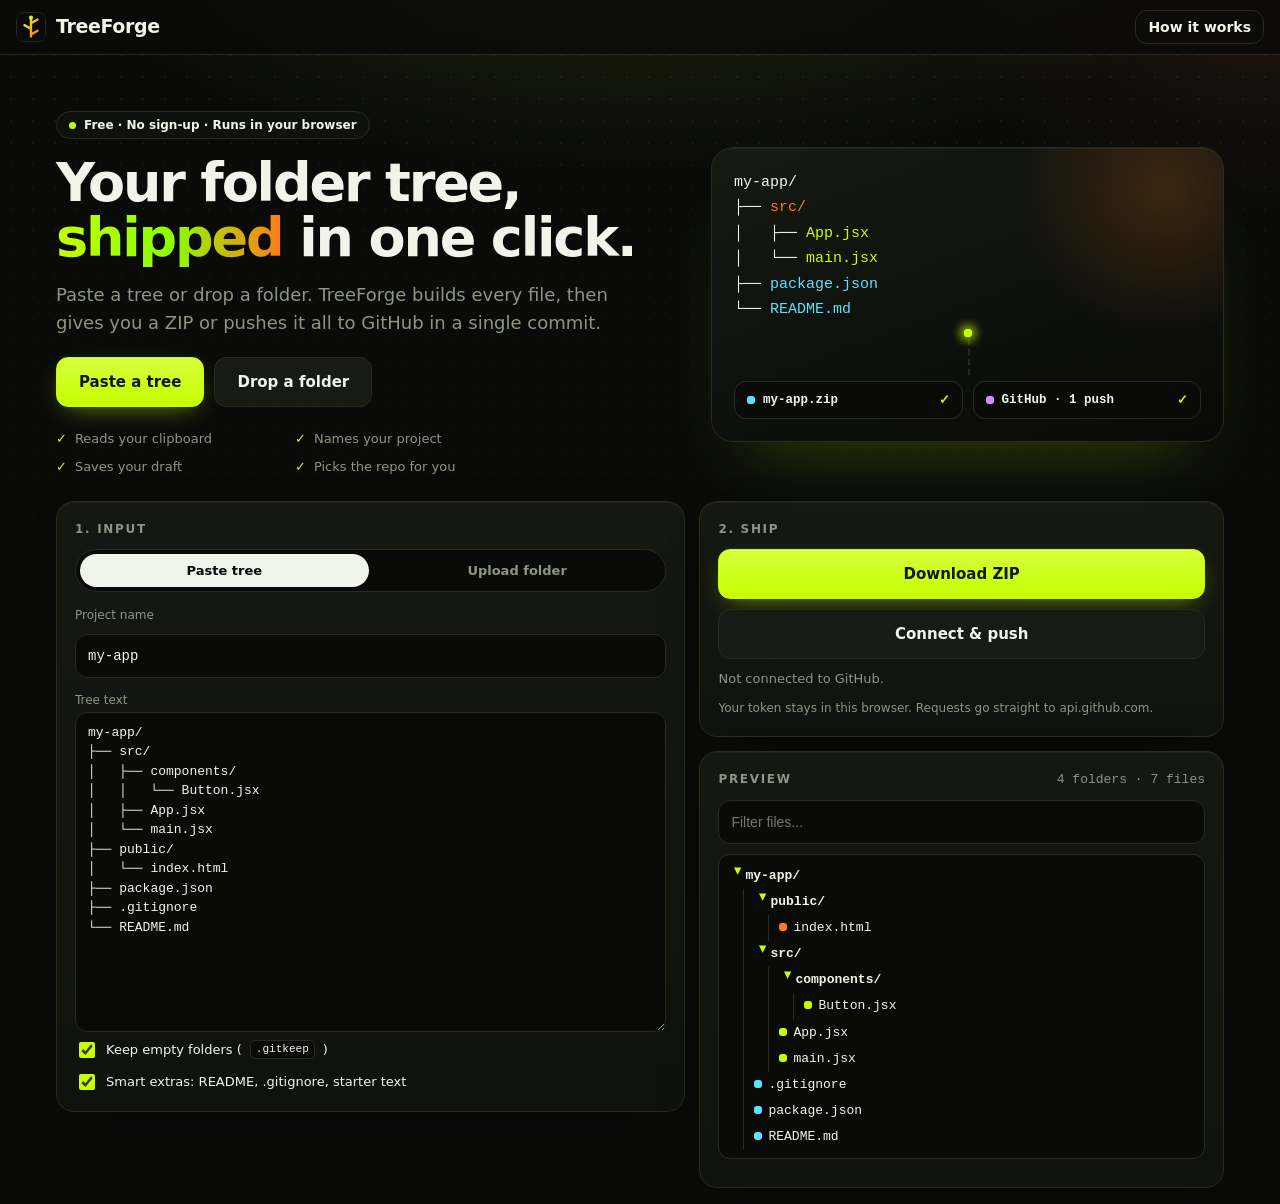
==== index.html @ 281b2af9 "Add project via TreeForge" ====
<!DOCTYPE html>
<html lang="en">
<head>
  <meta charset="UTF-8">
  <meta name="viewport" content="width=device-width, initial-scale=1">
  <meta name="google-site-verification" content="9E6AMmn4IhA1akm4SMojNbmeibEWR3238oomr6mvyvk" />
  <meta name="description" content="TreeForge turns a pasted folder tree or an uploaded folder into a ZIP or a single GitHub commit. Free, runs in your browser, no sign-up.">
  <meta name="keywords" content="folder tree to zip, tree to github, project scaffold, upload folder to github, github push from phone, ascii tree parser">
  <meta name="robots" content="index,follow,max-image-preview:large">
  <meta name="author" content="TreeForge">
  <meta name="theme-color" content="#0a0b09">
  <link rel="canonical" href="https://YOUR-USERNAME.github.io/TreeForge/">
  <title>TreeForge — Turn a folder tree into a ZIP or GitHub repo</title>
  <meta property="og:type" content="website">
  <meta property="og:site_name" content="TreeForge">
  <meta property="og:title" content="TreeForge — Turn a folder tree into a ZIP or GitHub repo">
  <meta property="og:description" content="Paste a tree or drop a folder. Download a ZIP or push everything to GitHub in one commit. Works on your phone.">
  <meta property="og:url" content="https://YOUR-USERNAME.github.io/TreeForge/">
  <meta property="og:image" content="https://YOUR-USERNAME.github.io/TreeForge/assets/og-image.png">
  <meta property="og:image:width" content="1200"><meta property="og:image:height" content="630">
  <meta property="og:image:alt" content="TreeForge: folder tree to ZIP or GitHub">
  <meta name="twitter:card" content="summary_large_image">
  <meta name="twitter:title" content="TreeForge — Turn a folder tree into a ZIP or GitHub repo">
  <meta name="twitter:description" content="Paste a tree or drop a folder. ZIP it or push it to GitHub in one commit.">
  <meta name="twitter:image" content="https://YOUR-USERNAME.github.io/TreeForge/assets/og-image.png">
  <link rel="icon" href="assets/favicon.svg" type="image/svg+xml">
  <link rel="icon" href="assets/favicon-32.png" sizes="32x32" type="image/png">
  <link rel="apple-touch-icon" href="assets/apple-touch-icon.png">
  <link rel="manifest" href="manifest.webmanifest">
  <script type="application/ld+json">{"@context":"https://schema.org","@type":"WebApplication","name":"TreeForge","applicationCategory":"DeveloperApplication","operatingSystem":"Any","offers":{"@type":"Offer","price":"0","priceCurrency":"USD"},"description":"Convert a folder tree or uploaded folder into a ZIP or a single GitHub commit."}</script>
  <link rel="stylesheet" href="css/style.css">
</head>
<body>
<header class="top">
  <a class="brand" href="./"><img src="assets/favicon.svg" alt="" width="30" height="30"><b>TreeForge</b></a>
  <button class="btn ghost sm" id="helpBtn">How it works</button>
</header>

<section class="hero">
  <div class="hero-copy">
    <p class="badge"><i></i>Free · No sign-up · Runs in your browser</p>
    <h1>Your folder tree, <em>shipped</em> in one click.</h1>
    <p class="sub">Paste a tree or drop a folder. TreeForge builds every file, then gives you a ZIP or pushes it all to GitHub in a single commit.</p>
    <div class="cta"><button class="btn primary" id="ctaPaste">Paste a tree</button><button class="btn" id="ctaDrop">Drop a folder</button></div>
    <ul class="autos"><li>Reads your clipboard</li><li>Names your project</li><li>Saves your draft</li><li>Picks the repo for you</li></ul>
  </div>
  <div class="forge" aria-hidden="true">
    <pre class="ft"><span style="--i:0">my-app/</span><span style="--i:1">├── <b class="o">src/</b></span><span style="--i:2">│   ├── <b class="l">App.jsx</b></span><span style="--i:3">│   └── <b class="l">main.jsx</b></span><span style="--i:4">├── <b class="c">package.json</b></span><span style="--i:5">└── <b class="c">README.md</b></span></pre>
    <div class="belt"><i></i><i></i><i></i></div>
    <div class="outs"><div class="out"><em class="d1"></em>my-app.zip<b>✓</b></div><div class="out"><em class="d2"></em>GitHub · 1 push<b>✓</b></div></div>
  </div>
</section>

<noscript><p class="wrap">TreeForge needs JavaScript to run.</p></noscript>

<div id="dropAll" hidden><div>Drop to load your folder</div></div>
<main class="wrap" id="app">
  <section class="card input">
    <h2>1. Input</h2>
    <div class="tabs" role="tablist">
      <button class="tab on" data-mode="paste">Paste tree</button>
      <button class="tab" data-mode="upload">Upload folder</button>
    </div>
    <label class="lbl" for="projName">Project name</label>
    <input id="projName" class="field mono" value="my-project" maxlength="60" autocomplete="off" spellcheck="false">

    <div id="pasteBox">
      <label class="lbl" for="treeText">Tree text</label>
      <textarea id="treeText" class="field mono tree-ta" spellcheck="false" placeholder="my-app/&#10;├── src/&#10;│   └── main.js&#10;└── README.md"></textarea>
      <div class="row">
        <label class="chk"><input type="checkbox" id="gitkeep" checked> Keep empty folders (<code>.gitkeep</code>)</label>
        <label class="chk"><input type="checkbox" id="starter" checked> Smart extras: README, .gitignore, starter text</label>
      </div>
    </div>

    <div id="uploadBox" hidden>
      <div class="drop" id="drop">
        <div class="dz-icon" aria-hidden="true"><svg viewBox="0 0 48 48" width="44" height="44" fill="none" stroke="currentColor" stroke-width="2.4" stroke-linecap="round" stroke-linejoin="round"><path d="M6 14a4 4 0 0 1 4-4h9l4 5h15a4 4 0 0 1 4 4v15a4 4 0 0 1-4 4H10a4 4 0 0 1-4-4z"/><path d="M24 33V21m-5 5 5-5 5 5"/></svg></div><p class="dz-title">Drop a folder here</p><p class="dz-sub">or pick one below</p>
        <div class="row center">
          <button class="btn" id="pickFolder">Choose folder</button>
          <button class="btn ghost" id="pickFiles">Choose files</button>
        </div>
        <small>No folder picker on your phone? Use “Choose files”. <code>.git</code>, <code>node_modules</code> and <code>.DS_Store</code> are skipped automatically.</small>
      </div>
      <input type="file" id="folderInput" webkitdirectory directory multiple hidden>
      <input type="file" id="filesInput" multiple hidden>
      <div id="uploadInfo" class="upinfo" hidden></div>
    </div>
  </section>

  <section class="card actions">
    <h2>2. Ship</h2>
    <button class="btn primary big" id="zipBtn" disabled>Download ZIP</button>
    <button class="btn big" id="pushBtn" disabled>Push to GitHub</button>
    <p class="muted" id="ghStatus">Not connected to GitHub.</p>
    <p class="muted small">Your token stays in this browser. Requests go straight to api.github.com.</p>
  </section>

  <section class="card preview">
    <div class="head"><h2>Preview</h2><span id="counts" class="muted mono"></span></div>
    <input id="filter" class="field" placeholder="Filter files..." autocomplete="off">
    <div id="tree" class="treebox mono"></div>
    <div id="autoNote" class="autonote"></div>
    <div id="warns" class="warns" hidden></div>
  </section>
</main>

<dialog id="connectDlg">
  <div class="dhead"><b>Connect GitHub</b><button class="x" data-close>✕</button></div>
  <p class="muted">A Personal Access Token is required (classic: <code>repo</code> scope; fine-grained: Contents → Read &amp; write). <a href="https://github.com/settings/tokens/new?scopes=repo&description=TreeForge" target="_blank" rel="noopener">Create a token →</a></p>
  <input id="tokenInput" class="field mono" type="password" placeholder="ghp_... ya github_pat_..." autocomplete="off">
  <div class="row"><button class="btn primary" id="connectBtn">Connect</button><button class="btn danger" id="disconnectBtn" hidden>Disconnect</button></div>
  <div class="err" id="connectErr" hidden></div>
</dialog>

<dialog id="pushDlg">
  <div class="dhead"><b>Push to GitHub</b><button class="x" data-close>✕</button></div>
  <div class="tabs"><button class="tab on" data-target="existing">Existing repo</button><button class="tab" data-target="new">New repo</button></div>
  <div id="existingBox">
    <input id="repoSearch" class="field" placeholder="Search repos..." autocomplete="off">
    <div id="repoList" class="repolist"></div>
  </div>
  <div id="newBox" hidden>
    <label class="lbl" for="newName">Repo name</label>
    <input id="newName" class="field mono" placeholder="my-project" autocomplete="off">
    <label class="chk"><input type="checkbox" id="isPrivate" checked> Private repo</label>
  </div>
  <div class="grid2">
    <div><label class="lbl" for="branch">Branch</label><input id="branch" class="field mono" placeholder="main" autocomplete="off"></div>
    <div><label class="lbl">Files</label><div class="field mono" id="fileCount"></div></div>
  </div>
  <label class="lbl" for="commitMsg">Commit message</label>
  <input id="commitMsg" class="field" value="Add project via TreeForge">
  <div class="bar" id="bar" hidden><i id="barFill"></i></div>
  <p class="muted" id="step"></p>
  <div class="err" id="pushErr" hidden></div>
  <div class="ok" id="pushOk" hidden></div>
  <button class="btn primary big" id="doPush">Push in one commit</button>
</dialog>

<dialog id="helpDlg">
  <div class="dhead"><b>How it works</b><button class="x" data-close>✕</button></div>
  <ol class="help">
    <li><b>Input:</b> paste <code>tree</code> output (├── └── │ or a plain indented list) or upload your folder.</li>
    <li><b>Preview:</b> check the structure. A name ending in <code>/</code>, or with children, is a folder.</li>
    <li><b>ZIP:</b> download the whole structure in one click.</li>
    <li><b>GitHub:</b> connect with a token, pick or create a repo, and everything is pushed in one commit. Empty repos work too.</li>
  </ol>
</dialog>

<div id="toasts"></div>

<script src="js/parser.js"></script>
<script src="js/zip.js"></script>
<script src="js/github.js"></script>
<script src="js/app.js"></script>
</body>
</html>
---- css/style.css ----
:root{--bg:#0a0b09;--card:#11140e;--card2:#171b13;--line:#262c1f;--text:#f1f5e9;--mut:#8d9682;--acc:#c6ff00;--acc2:#ff7a1a;--bad:#ff6b6b;--warn:#f5b942;
  --c-code:#c6ff00;--c-web:#ff7a1a;--c-data:#5ee0ff;--c-media:#d58bff;--c-other:#8d9682;
  --mono:ui-monospace,SFMono-Regular,Menlo,Consolas,"Liberation Mono",monospace;--sans:system-ui,-apple-system,"Segoe UI",Roboto,sans-serif}
*{box-sizing:border-box}html{-webkit-text-size-adjust:100%;scroll-behavior:smooth}
body{margin:0;color:var(--text);font:15px/1.55 var(--sans);min-height:100vh;
  background:radial-gradient(900px 420px at 50% -120px,rgba(198,255,0,.13),transparent 70%),radial-gradient(500px 300px at 100% 0,rgba(255,122,26,.08),transparent 70%),var(--bg)}
body::before{content:"";position:fixed;inset:0;pointer-events:none;background-image:radial-gradient(rgba(255,255,255,.055) 1px,transparent 1px);background-size:22px 22px;mask-image:linear-gradient(#000,transparent 70%);-webkit-mask-image:linear-gradient(#000,transparent 70%)}
.mono,code{font-family:var(--mono)}code{background:#0a0b09;border:1px solid var(--line);border-radius:5px;padding:0 5px;font-size:.85em}
a{color:var(--acc)}
.top{position:sticky;top:0;z-index:5;display:flex;justify-content:space-between;align-items:center;padding:10px 16px;background:rgba(10,11,9,.8);backdrop-filter:blur(12px);border-bottom:1px solid var(--line)}
.brand{display:flex;align-items:center;gap:10px;font-size:19px;letter-spacing:-.02em;color:var(--text);text-decoration:none}.brand img{border-radius:8px}
.hero{position:relative;max-width:1200px;margin:0 auto;padding:40px 16px 8px;display:grid;gap:28px;align-items:center}
@media(min-width:900px){.hero{grid-template-columns:1.1fr .9fr;padding-top:56px}}
.badge{display:inline-flex;align-items:center;gap:8px;margin:0 0 16px;font:600 12px var(--sans);color:var(--text);border:1px solid var(--line);background:rgba(17,20,14,.8);padding:6px 12px;border-radius:99px}
.badge i{width:7px;height:7px;border-radius:50%;background:var(--acc);box-shadow:0 0 0 0 rgba(198,255,0,.6);animation:ping 2s infinite}@keyframes ping{to{box-shadow:0 0 0 9px rgba(198,255,0,0)}}
h1{margin:0;font-size:clamp(34px,6vw,54px);line-height:1.02;letter-spacing:-.04em;font-weight:800}
h1 em{font-style:normal;background:linear-gradient(90deg,var(--acc),#8aff00 50%,var(--acc2));-webkit-background-clip:text;background-clip:text;color:transparent}
.sub{max-width:52ch;color:var(--mut);font-size:clamp(15px,2vw,18px);margin:16px 0 20px}
.cta{display:flex;gap:10px;flex-wrap:wrap}.cta .btn{min-height:50px;padding:12px 22px;font-size:15px}
.autos{list-style:none;margin:22px 0 0;padding:0;display:grid;grid-template-columns:1fr 1fr;gap:8px 18px;max-width:460px;color:var(--mut);font-size:13px}
.autos li::before{content:"✓";color:var(--acc);font-weight:800;margin-right:8px}
.forge{position:relative;border:1px solid var(--line);border-radius:22px;padding:22px;background:linear-gradient(160deg,rgba(23,27,19,.9),rgba(10,11,9,.95));box-shadow:0 40px 80px -40px rgba(198,255,0,.25),0 1px 0 rgba(255,255,255,.05) inset;overflow:hidden}
.forge::before{content:"";position:absolute;inset:-40% -20% auto auto;width:320px;height:320px;background:radial-gradient(circle,rgba(255,122,26,.18),transparent 65%)}
.ft{position:relative;margin:0;font:15px/1.7 var(--mono);color:var(--text)}
.ft span{display:block;animation:typ .45s both;animation-delay:calc(var(--i)*.22s + .2s)}@keyframes typ{from{opacity:0;transform:translateX(-8px)}}
.ft b{font-weight:500}.ft .o{color:var(--acc2)}.ft .l{color:var(--acc)}.ft .c{color:var(--c-data)}
.belt{position:relative;height:46px;margin:6px 0;display:flex;justify-content:center;gap:34px}
.belt::before{content:"";position:absolute;left:50%;top:0;bottom:0;border-left:2px dashed var(--line)}
.belt i{position:relative;width:8px;height:8px;border-radius:50%;background:var(--acc);box-shadow:0 0 12px var(--acc);margin-left:-4px;animation:drop 1.8s linear infinite;animation-delay:calc(var(--n,0)*.6s)}
.belt i:nth-child(2){--n:1}.belt i:nth-child(3){--n:2}
.belt{flex-direction:column;align-items:center;gap:0}.belt i{position:absolute;top:0;left:50%}
@keyframes drop{from{transform:translateY(0);opacity:1}to{transform:translateY(42px);opacity:0}}
.outs{display:grid;grid-template-columns:1fr 1fr;gap:10px}
.out{display:flex;align-items:center;gap:8px;border:1px solid var(--line);background:var(--bg);border-radius:12px;padding:10px 12px;font:600 12.5px var(--mono);animation:typ .5s both;animation-delay:1.7s}
.out+.out{animation-delay:2s}.out b{margin-left:auto;color:var(--acc)}.out em{width:8px;height:8px;border-radius:3px}.d1{background:var(--c-data)}.d2{background:var(--c-media)}
#dropAll{position:fixed;inset:0;z-index:40;display:grid;place-items:center;background:rgba(10,11,9,.82);backdrop-filter:blur(6px)}
#dropAll div{border:2px dashed var(--acc);border-radius:24px;padding:60px 40px;font:700 24px var(--sans);color:var(--acc);background:rgba(198,255,0,.06)}
.autonote{font-size:12px;color:var(--mut)}.autonote b{color:var(--acc);font-weight:600}
.wrap{position:relative;max-width:1200px;margin:0 auto;padding:16px;display:grid;gap:14px;grid-template-columns:1fr}
@media(min-width:900px){.wrap{grid-template-columns:1.2fr 1fr;grid-template-rows:min-content 1fr;align-items:start}.input{grid-column:1;grid-row:1/span 2}.actions{grid-column:2;grid-row:1}.preview{grid-column:2;grid-row:2}}
.card{background:linear-gradient(180deg,rgba(23,27,19,.85),rgba(17,20,14,.92));border:1px solid var(--line);border-radius:18px;padding:18px;display:flex;flex-direction:column;gap:10px;box-shadow:0 1px 0 rgba(255,255,255,.04) inset,0 20px 50px -30px #000}
h2{margin:0;font-size:12px;letter-spacing:.14em;text-transform:uppercase;color:var(--mut);font-weight:700}
.head{display:flex;justify-content:space-between;align-items:center}
.lbl{font-size:12px;color:var(--mut);margin-top:4px}
.field{width:100%;background:var(--bg);color:var(--text);border:1px solid var(--line);border-radius:12px;padding:10px 12px;font-size:14px;outline:none;min-height:44px;transition:border-color .15s,box-shadow .15s}
.field:focus{border-color:var(--acc);box-shadow:0 0 0 3px rgba(198,255,0,.14)}
.tree-ta{min-height:320px;resize:vertical;line-height:1.5;font-size:13px;white-space:pre;overflow:auto}
.row{display:flex;gap:10px;flex-wrap:wrap;align-items:center}.row.center{justify-content:center}
.chk{display:flex;gap:8px;align-items:center;font-size:13px;cursor:pointer}.chk input{accent-color:var(--acc);width:16px;height:16px}
.btn{border:1px solid var(--line);background:var(--card2);color:var(--text);border-radius:12px;padding:10px 16px;font:600 14px var(--sans);cursor:pointer;min-height:44px;transition:transform .12s,border-color .15s,box-shadow .15s}
.btn:hover:not(:disabled){border-color:#41492f;transform:translateY(-1px)}.btn:disabled{opacity:.4;cursor:not-allowed}
.btn.primary{background:linear-gradient(180deg,#d6ff3d,var(--acc));color:#121800;border-color:var(--acc);box-shadow:0 8px 24px -10px rgba(198,255,0,.6)}
.btn.big{width:100%;min-height:50px;font-size:15px}.btn.sm{min-height:34px;padding:6px 12px}
.btn.ghost{background:transparent}.btn.danger{color:var(--bad);border-color:rgba(255,107,107,.4);background:transparent}
.tabs{display:flex;gap:4px;background:var(--bg);border:1px solid var(--line);border-radius:99px;padding:4px}
.tab{flex:1;border:0;background:transparent;color:var(--mut);padding:9px;border-radius:99px;font:600 13px var(--sans);cursor:pointer;transition:.15s}
.tab.on{background:var(--text);color:#0a0b09}
/* upload */
.drop{position:relative;border-radius:16px;padding:30px 18px;text-align:center;display:grid;gap:8px;justify-items:center;overflow:hidden;background:rgba(10,11,9,.6);isolation:isolate}
.drop::before{content:"";position:absolute;inset:0;border-radius:16px;padding:2px;background:repeating-linear-gradient(135deg,var(--acc) 0 10px,transparent 10px 20px);background-size:200% 200%;animation:march 6s linear infinite;opacity:.45;-webkit-mask:linear-gradient(#000 0 0) content-box,linear-gradient(#000 0 0);-webkit-mask-composite:xor;mask-composite:exclude;z-index:-1}
@keyframes march{to{background-position:100% 100%}}
.drop::after{content:"";position:absolute;inset:0;background:radial-gradient(260px 160px at 50% 0,rgba(198,255,0,.1),transparent);z-index:-1;opacity:.7}
.dz-icon{color:var(--acc);animation:float 3s ease-in-out infinite}@keyframes float{50%{transform:translateY(-6px)}}
.dz-title{margin:0;font-size:18px;font-weight:700}.dz-sub{margin:0 0 6px;color:var(--mut);font-size:13px}.drop small{color:var(--mut);max-width:44ch}
.drop.over{background:rgba(198,255,0,.09)}.drop.over::before{opacity:1}.drop.over .dz-icon{animation:none;transform:scale(1.2) translateY(-4px)}
.drop.busy::after{background:linear-gradient(100deg,transparent 30%,rgba(198,255,0,.22),transparent 70%);background-size:200% 100%;animation:scan 1s linear infinite;opacity:1}
@keyframes scan{from{background-position:200% 0}to{background-position:-100% 0}}
.upinfo{display:grid;gap:12px;margin-top:12px;animation:rise .4s ease both}@keyframes rise{from{opacity:0;transform:translateY(8px)}}
.stats{display:grid;grid-template-columns:repeat(3,1fr);gap:8px}
.stat{background:var(--bg);border:1px solid var(--line);border-radius:12px;padding:10px 12px}
.stat b{display:block;font:700 22px var(--mono);color:var(--acc);letter-spacing:-.03em}.stat span{font-size:11px;color:var(--mut);text-transform:uppercase;letter-spacing:.08em}
.mix{display:flex;height:10px;border-radius:99px;overflow:hidden;background:var(--bg);border:1px solid var(--line)}
.mix i{display:block;height:100%;transform-origin:left;animation:grow .8s cubic-bezier(.2,.8,.2,1) both}@keyframes grow{from{transform:scaleX(0)}}
.legend{display:flex;gap:8px 14px;flex-wrap:wrap;font-size:12px;color:var(--mut)}
.legend span::before,.f::before{content:"";display:inline-block;width:8px;height:8px;border-radius:3px;background:var(--cc,var(--c-other));margin-right:6px}
.cd-code{--cc:var(--c-code)}.cd-web{--cc:var(--c-web)}.cd-data{--cc:var(--c-data)}.cd-media{--cc:var(--c-media)}.cd-other{--cc:var(--c-other)}
.mix .cd-code{background:var(--c-code)}.mix .cd-web{background:var(--c-web)}.mix .cd-data{background:var(--c-data)}.mix .cd-media{background:var(--c-media)}.mix .cd-other{background:var(--c-other)}
.muted{color:var(--mut);margin:0;font-size:13px}.small,small{font-size:12px}
/* tree */
.treebox{max-height:60vh;overflow:auto;border:1px solid var(--line);border-radius:12px;padding:8px 10px;background:var(--bg);font-size:13px;min-height:160px}
.treebox details>details,.treebox details>.f{margin-left:14px;border-left:1px solid var(--line);padding-left:10px}
.treebox summary{cursor:pointer;padding:3px 0;list-style:none;color:var(--text);font-weight:600}
.treebox summary::-webkit-details-marker{display:none}
.treebox summary::before{content:"▸";color:var(--acc);display:inline-block;width:16px;transition:transform .15s}.treebox details[open]>summary::before{transform:rotate(90deg)}
.f{padding:3px 0;word-break:break-all}
.cd-code,.f[data-c=code]{--cc:var(--c-code)}.f[data-c=web]{--cc:var(--c-web)}.f[data-c=data]{--cc:var(--c-data)}.f[data-c=media]{--cc:var(--c-media)}
.treebox .empty{color:var(--mut);padding:30px 10px;text-align:center;border:0;margin:0}
.warns{border:1px solid rgba(245,185,66,.35);background:rgba(245,185,66,.07);color:var(--warn);border-radius:12px;padding:8px 10px;font-size:12px;max-height:90px;overflow:auto}
.err,.ok{border-radius:12px;padding:10px 12px;font-size:13px;word-break:break-word}
.err{border:1px solid rgba(255,107,107,.4);background:rgba(255,107,107,.08);color:#ffb3b3}.ok{border:1px solid rgba(198,255,0,.35);background:rgba(198,255,0,.07)}
[hidden]{display:none!important}
dialog{background:var(--card);color:var(--text);border:1px solid var(--line);border-radius:18px;padding:18px;width:min(560px,94vw);max-height:92vh;overflow:auto;box-shadow:0 30px 80px #000}
dialog::backdrop{background:rgba(0,0,0,.72);backdrop-filter:blur(3px)}
dialog[open]{display:flex;flex-direction:column;gap:10px;animation:rise .25s ease}
.dhead{display:flex;justify-content:space-between;align-items:center;font-size:17px}
.x{background:var(--bg);border:1px solid var(--line);color:var(--text);width:34px;height:34px;border-radius:50%;cursor:pointer}
.repolist{max-height:220px;overflow:auto;border:1px solid var(--line);border-radius:12px;background:var(--bg)}
.repo{display:flex;justify-content:space-between;width:100%;text-align:left;padding:11px 12px;border:0;border-bottom:1px solid var(--line);background:transparent;color:var(--text);cursor:pointer;font:13px var(--sans)}
.repo.on{background:rgba(198,255,0,.1);color:var(--acc)}.repo small{color:var(--mut)}
.grid2{display:grid;grid-template-columns:1fr 1fr;gap:10px}
.bar{height:8px;background:var(--bg);border:1px solid var(--line);border-radius:99px;overflow:hidden}.bar i{display:block;height:100%;width:0;background:linear-gradient(90deg,var(--acc),var(--acc2));transition:width .2s}
.help{margin:0;padding-left:20px;color:var(--mut);display:grid;gap:8px}.help b{color:var(--text)}
#toasts{position:fixed;left:12px;right:12px;bottom:12px;display:grid;gap:8px;z-index:50;pointer-events:none}
@media(min-width:700px){#toasts{left:auto;width:340px}}
.toast{pointer-events:auto;background:var(--card2);border:1px solid var(--line);border-radius:12px;padding:10px 14px;font-size:14px;box-shadow:0 8px 30px rgba(0,0,0,.5);animation:rise .25s ease}
.toast.error{border-color:rgba(255,107,107,.5);color:#ffb3b3}.toast.success{border-color:rgba(198,255,0,.45)}
@media(prefers-reduced-motion:reduce){*{animation:none!important;transition:none!important}}
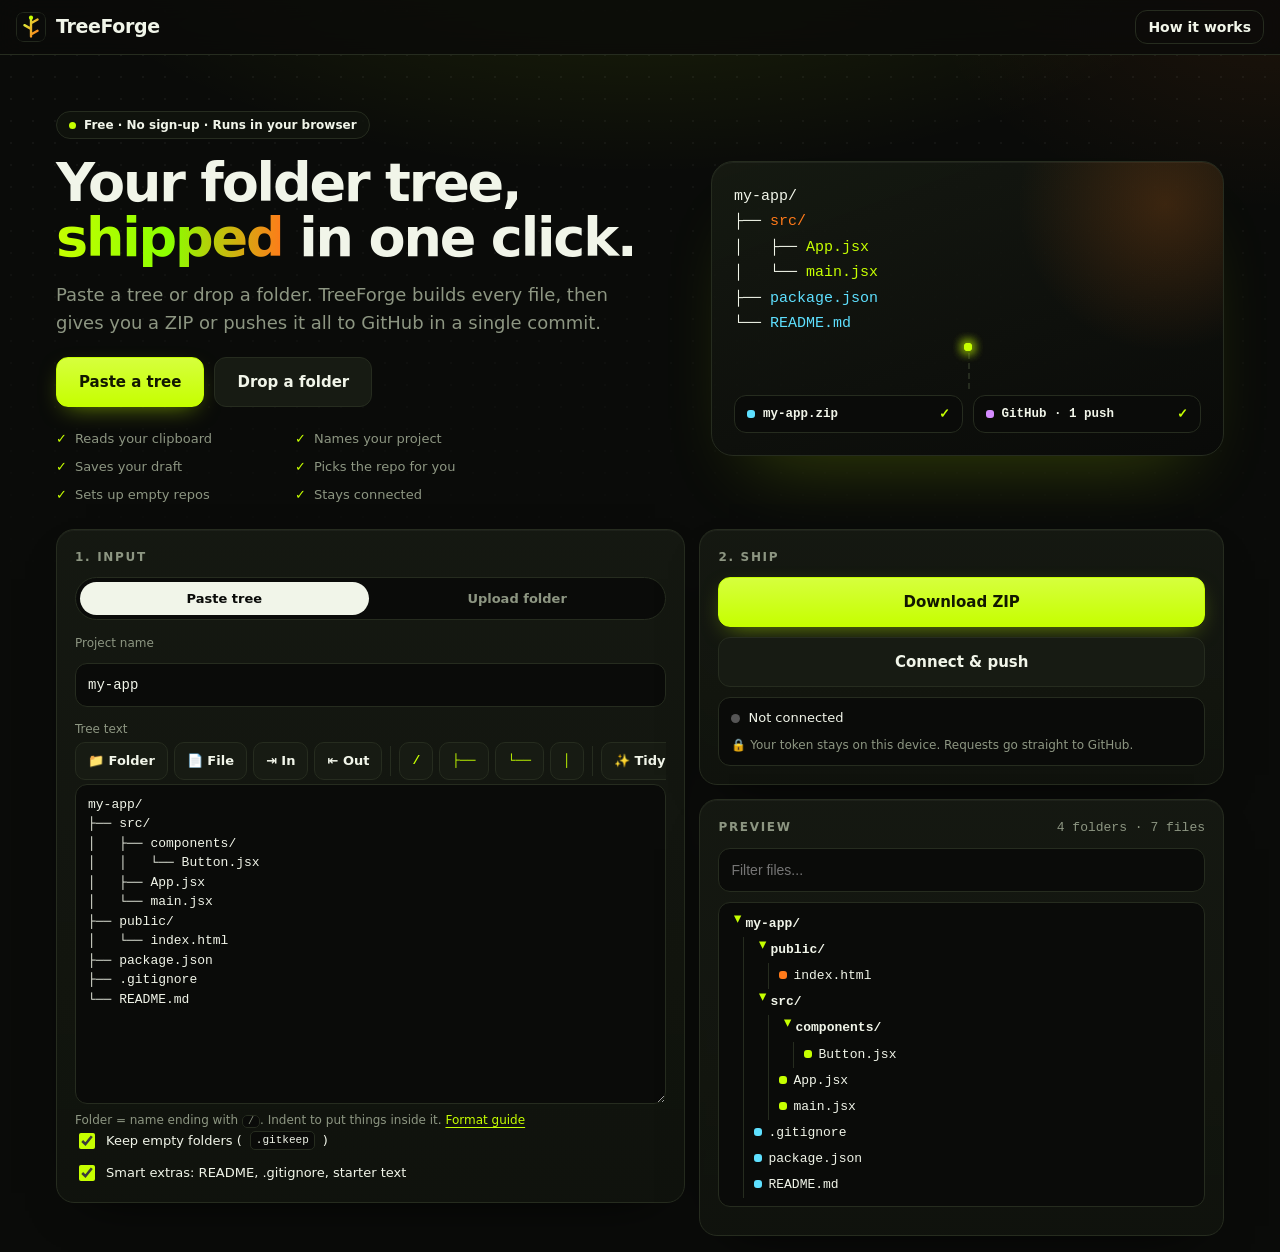
==== commit 5d78cd42: "Add TreeForge via TreeForge" ====
--- a/index.html
+++ b/index.html
@@ -42,7 +42,7 @@
     <h1>Your folder tree, <em>shipped</em> in one click.</h1>
     <p class="sub">Paste a tree or drop a folder. TreeForge builds every file, then gives you a ZIP or pushes it all to GitHub in a single commit.</p>
     <div class="cta"><button class="btn primary" id="ctaPaste">Paste a tree</button><button class="btn" id="ctaDrop">Drop a folder</button></div>
-    <ul class="autos"><li>Reads your clipboard</li><li>Names your project</li><li>Saves your draft</li><li>Picks the repo for you</li></ul>
+    <ul class="autos"><li>Reads your clipboard</li><li>Names your project</li><li>Saves your draft</li><li>Picks the repo for you</li><li>Sets up empty repos</li><li>Stays connected</li></ul>
   </div>
   <div class="forge" aria-hidden="true">
     <pre class="ft"><span style="--i:0">my-app/</span><span style="--i:1">├── <b class="o">src/</b></span><span style="--i:2">│   ├── <b class="l">App.jsx</b></span><span style="--i:3">│   └── <b class="l">main.jsx</b></span><span style="--i:4">├── <b class="c">package.json</b></span><span style="--i:5">└── <b class="c">README.md</b></span></pre>
@@ -66,7 +66,23 @@
 
     <div id="pasteBox">
       <label class="lbl" for="treeText">Tree text</label>
+      <div class="tools" id="tools" role="toolbar" aria-label="Tree helpers">
+        <button type="button" data-t="folder" title="Add a folder line">📁 Folder</button>
+        <button type="button" data-t="file" title="Add a file line">📄 File</button>
+        <button type="button" data-t="in" title="Put inside the folder above (Tab)">⇥ In</button>
+        <button type="button" data-t="out" title="Move one level out (Shift+Tab)">⇤ Out</button>
+        <i class="sep"></i>
+        <button type="button" data-ins="/" title="Folder marker">/</button>
+        <button type="button" data-ins="├── ">├──</button>
+        <button type="button" data-ins="└── ">└──</button>
+        <button type="button" data-ins="│   ">│</button>
+        <i class="sep"></i>
+        <button type="button" data-t="tidy" title="Redraw the lines neatly">✨ Tidy</button>
+        <button type="button" data-t="clear">Clear</button>
+      </div>
       <textarea id="treeText" class="field mono tree-ta" spellcheck="false" placeholder="my-app/&#10;├── src/&#10;│   └── main.js&#10;└── README.md"></textarea>
+      <div id="warns" class="warns" hidden></div>
+      <p class="hint">Folder = name ending with <code>/</code>. Indent to put things inside it. <button type="button" class="link" id="guideLink">Format guide</button></p>
       <div class="row">
         <label class="chk"><input type="checkbox" id="gitkeep" checked> Keep empty folders (<code>.gitkeep</code>)</label>
         <label class="chk"><input type="checkbox" id="starter" checked> Smart extras: README, .gitignore, starter text</label>
@@ -92,8 +108,7 @@
     <h2>2. Ship</h2>
     <button class="btn primary big" id="zipBtn" disabled>Download ZIP</button>
     <button class="btn big" id="pushBtn" disabled>Push to GitHub</button>
-    <p class="muted" id="ghStatus">Not connected to GitHub.</p>
-    <p class="muted small">Your token stays in this browser. Requests go straight to api.github.com.</p>
+    <div class="conn" id="conn"></div>
   </section>
 
   <section class="card preview">
@@ -101,7 +116,6 @@
     <input id="filter" class="field" placeholder="Filter files..." autocomplete="off">
     <div id="tree" class="treebox mono"></div>
     <div id="autoNote" class="autonote"></div>
-    <div id="warns" class="warns" hidden></div>
   </section>
 </main>
 
@@ -109,43 +123,63 @@
   <div class="dhead"><b>Connect GitHub</b><button class="x" data-close>✕</button></div>
   <p class="muted">A Personal Access Token is required (classic: <code>repo</code> scope; fine-grained: Contents → Read &amp; write). <a href="https://github.com/settings/tokens/new?scopes=repo&description=TreeForge" target="_blank" rel="noopener">Create a token →</a></p>
   <input id="tokenInput" class="field mono" type="password" placeholder="ghp_... ya github_pat_..." autocomplete="off">
-  <div class="row"><button class="btn primary" id="connectBtn">Connect</button><button class="btn danger" id="disconnectBtn" hidden>Disconnect</button></div>
+  <div class="row"><button class="btn primary" id="connectBtn">Connect</button></div>
   <div class="err" id="connectErr" hidden></div>
 </dialog>
 
 <dialog id="pushDlg">
-  <div class="dhead"><b>Push to GitHub</b><button class="x" data-close>✕</button></div>
-  <div class="tabs"><button class="tab on" data-target="existing">Existing repo</button><button class="tab" data-target="new">New repo</button></div>
-  <div id="existingBox">
-    <input id="repoSearch" class="field" placeholder="Search repos..." autocomplete="off">
-    <div id="repoList" class="repolist"></div>
+  <div class="dhead"><b>Push to GitHub</b><button class="x" data-close aria-label="Close">✕</button></div>
+  <div id="pushForm" class="stack">
+    <div class="tabs"><button class="tab on" data-target="existing">Existing repo</button><button class="tab" data-target="new">New repo</button></div>
+    <div id="existingBox">
+      <input id="repoSearch" class="field" placeholder="Search repos..." autocomplete="off">
+      <div id="repoList" class="repolist"></div>
+    </div>
+    <div id="newBox" hidden>
+      <label class="lbl" for="newName">Repo name</label>
+      <input id="newName" class="field mono" placeholder="my-project" autocomplete="off">
+      <label class="chk"><input type="checkbox" id="isPrivate" checked> Private repo</label>
+    </div>
+    <p class="note" id="repoNote">Empty repo? No problem. It is detected and set up automatically.</p>
+    <div class="grid2">
+      <div><label class="lbl" for="branch">Branch</label><input id="branch" class="field mono" placeholder="main" autocomplete="off"></div>
+      <div><label class="lbl">Files</label><div class="field mono" id="fileCount"></div></div>
+    </div>
+    <label class="lbl" for="commitMsg">Commit message</label>
+    <input id="commitMsg" class="field" value="Add project via TreeForge">
+    <div class="bar" id="bar" hidden><i id="barFill"></i></div>
+    <p class="muted" id="step"></p>
+    <div class="err" id="pushErr" hidden></div>
+    <button class="btn primary big" id="doPush">Push in one commit</button>
   </div>
-  <div id="newBox" hidden>
-    <label class="lbl" for="newName">Repo name</label>
-    <input id="newName" class="field mono" placeholder="my-project" autocomplete="off">
-    <label class="chk"><input type="checkbox" id="isPrivate" checked> Private repo</label>
-  </div>
-  <div class="grid2">
-    <div><label class="lbl" for="branch">Branch</label><input id="branch" class="field mono" placeholder="main" autocomplete="off"></div>
-    <div><label class="lbl">Files</label><div class="field mono" id="fileCount"></div></div>
-  </div>
-  <label class="lbl" for="commitMsg">Commit message</label>
-  <input id="commitMsg" class="field" value="Add project via TreeForge">
-  <div class="bar" id="bar" hidden><i id="barFill"></i></div>
-  <p class="muted" id="step"></p>
-  <div class="err" id="pushErr" hidden></div>
-  <div class="ok" id="pushOk" hidden></div>
-  <button class="btn primary big" id="doPush">Push in one commit</button>
+  <div id="pushDone" hidden></div>
 </dialog>
 
 <dialog id="helpDlg">
-  <div class="dhead"><b>How it works</b><button class="x" data-close>✕</button></div>
+  <div class="dhead"><b>How it works</b><button class="x" data-close aria-label="Close">✕</button></div>
   <ol class="help">
-    <li><b>Input:</b> paste <code>tree</code> output (├── └── │ or a plain indented list) or upload your folder.</li>
-    <li><b>Preview:</b> check the structure. A name ending in <code>/</code>, or with children, is a folder.</li>
+    <li><b>Input:</b> paste <code>tree</code> output, write your own with the helper buttons, or upload a folder.</li>
+    <li><b>Preview:</b> check the structure. A name ending in <code>/</code>, or with items under it, is a folder.</li>
     <li><b>ZIP:</b> download the whole structure in one click.</li>
-    <li><b>GitHub:</b> connect with a token, pick or create a repo, and everything is pushed in one commit. Empty repos work too.</li>
+    <li><b>GitHub:</b> connect once with a token. It stays saved until GitHub says it expired. Pick or create a repo and everything is pushed. Empty repos are set up automatically.</li>
   </ol>
+  <div class="dhead"><b>Writing a tree correctly</b></div>
+  <div class="guide">
+    <div><small>✅ Right</small><pre>my-app/
+├── src/
+│   └── main.js
+└── README.md</pre></div>
+    <div><small>✅ Also right (plain indent)</small><pre>my-app/
+    src/
+        main.js
+    README.md</pre></div>
+  </div>
+  <ul class="help tips">
+    <li>Folder: end the name with <code>/</code> (<code>src/</code>). File: no slash (<code>main.js</code>).</li>
+    <li>Items inside a folder go one level deeper. Use the same step every time (4 spaces, or Tab).</li>
+    <li>Not allowed in names: <code>: * ? " &lt; &gt; |</code>. Use <code>/</code>, never <code>\</code>, between folders.</li>
+    <li>Wrote something wrong? A yellow box shows the line and how to fix it. Tap it to jump there, or press Fix.</li>
+  </ul>
 </dialog>
 
 <div id="toasts"></div>
--- a/css/style.css
+++ b/css/style.css
@@ -36,9 +36,9 @@
 #dropAll{position:fixed;inset:0;z-index:40;display:grid;place-items:center;background:rgba(10,11,9,.82);backdrop-filter:blur(6px)}
 #dropAll div{border:2px dashed var(--acc);border-radius:24px;padding:60px 40px;font:700 24px var(--sans);color:var(--acc);background:rgba(198,255,0,.06)}
 .autonote{font-size:12px;color:var(--mut)}.autonote b{color:var(--acc);font-weight:600}
-.wrap{position:relative;max-width:1200px;margin:0 auto;padding:16px;display:grid;gap:14px;grid-template-columns:1fr}
-@media(min-width:900px){.wrap{grid-template-columns:1.2fr 1fr;grid-template-rows:min-content 1fr;align-items:start}.input{grid-column:1;grid-row:1/span 2}.actions{grid-column:2;grid-row:1}.preview{grid-column:2;grid-row:2}}
-.card{background:linear-gradient(180deg,rgba(23,27,19,.85),rgba(17,20,14,.92));border:1px solid var(--line);border-radius:18px;padding:18px;display:flex;flex-direction:column;gap:10px;box-shadow:0 1px 0 rgba(255,255,255,.04) inset,0 20px 50px -30px #000}
+.wrap{position:relative;max-width:1200px;margin:0 auto;padding:16px;display:grid;gap:14px;grid-template-columns:minmax(0,1fr)}
+@media(min-width:900px){.wrap{grid-template-columns:minmax(0,1.2fr) minmax(0,1fr);grid-template-rows:min-content 1fr;align-items:start}.input{grid-column:1;grid-row:1/span 2}.actions{grid-column:2;grid-row:1}.preview{grid-column:2;grid-row:2}}
+.card{min-width:0;background:linear-gradient(180deg,rgba(23,27,19,.85),rgba(17,20,14,.92));border:1px solid var(--line);border-radius:18px;padding:18px;display:flex;flex-direction:column;gap:10px;box-shadow:0 1px 0 rgba(255,255,255,.04) inset,0 20px 50px -30px #000}
 h2{margin:0;font-size:12px;letter-spacing:.14em;text-transform:uppercase;color:var(--mut);font-weight:700}
 .head{display:flex;justify-content:space-between;align-items:center}
 .lbl{font-size:12px;color:var(--mut);margin-top:4px}
@@ -85,7 +85,6 @@
 .f{padding:3px 0;word-break:break-all}
 .cd-code,.f[data-c=code]{--cc:var(--c-code)}.f[data-c=web]{--cc:var(--c-web)}.f[data-c=data]{--cc:var(--c-data)}.f[data-c=media]{--cc:var(--c-media)}
 .treebox .empty{color:var(--mut);padding:30px 10px;text-align:center;border:0;margin:0}
-.warns{border:1px solid rgba(245,185,66,.35);background:rgba(245,185,66,.07);color:var(--warn);border-radius:12px;padding:8px 10px;font-size:12px;max-height:90px;overflow:auto}
 .err,.ok{border-radius:12px;padding:10px 12px;font-size:13px;word-break:break-word}
 .err{border:1px solid rgba(255,107,107,.4);background:rgba(255,107,107,.08);color:#ffb3b3}.ok{border:1px solid rgba(198,255,0,.35);background:rgba(198,255,0,.07)}
 [hidden]{display:none!important}
@@ -105,3 +104,46 @@
 .toast{pointer-events:auto;background:var(--card2);border:1px solid var(--line);border-radius:12px;padding:10px 14px;font-size:14px;box-shadow:0 8px 30px rgba(0,0,0,.5);animation:rise .25s ease}
 .toast.error{border-color:rgba(255,107,107,.5);color:#ffb3b3}.toast.success{border-color:rgba(198,255,0,.45)}
 @media(prefers-reduced-motion:reduce){*{animation:none!important;transition:none!important}}
+
+/* helper toolbar */
+.tools{display:flex;gap:6px;overflow-x:auto;padding:2px 0 4px;scrollbar-width:none;-webkit-overflow-scrolling:touch}.tools::-webkit-scrollbar{display:none}
+.tools button{flex:none;min-height:38px;padding:6px 12px;border:1px solid var(--line);background:var(--card2);color:var(--text);border-radius:10px;font:600 13px var(--sans);cursor:pointer;white-space:nowrap;transition:border-color .15s,background .15s}
+.tools button[data-ins]{font-family:var(--mono);color:var(--acc)}
+.tools button:hover{border-color:#41492f}.tools button:active{background:rgba(198,255,0,.12)}
+.tools .sep{flex:none;width:1px;background:var(--line);margin:4px 2px}
+.hint{margin:0;font-size:12px;color:var(--mut)}
+.link{background:none;border:0;padding:0;color:var(--acc);font:inherit;cursor:pointer;text-decoration:underline;text-underline-offset:3px}
+/* friendly checks */
+.warns{display:grid;gap:6px;border:1px solid rgba(245,185,66,.35);background:rgba(245,185,66,.06);border-radius:14px;padding:10px}
+.wh{display:flex;justify-content:space-between;align-items:center;gap:8px;color:var(--warn);font-size:13px}
+.wi{display:grid;gap:3px;text-align:left;width:100%;border:0;border-left:3px solid var(--warn);background:rgba(10,11,9,.55);color:var(--text);border-radius:8px;padding:8px 10px;font:13px/1.4 var(--sans);cursor:pointer}
+.wi small{color:var(--acc);font-size:12px}
+.wi:active{background:rgba(245,185,66,.12)}
+.more{font-size:12px;color:var(--mut);padding:0 4px}
+/* connection pill */
+.conn{display:flex;flex-wrap:wrap;align-items:center;gap:8px;font-size:13px;border:1px solid var(--line);background:var(--bg);border-radius:12px;padding:10px 12px}
+.conn small{flex-basis:100%;color:var(--mut);font-size:12px}
+.conn .link{margin-left:auto;color:var(--mut);font-size:12px}
+.dot{width:9px;height:9px;border-radius:50%;background:#555}.dot.on{background:var(--acc);box-shadow:0 0 0 4px rgba(198,255,0,.15)}
+/* push dialog */
+.stack{display:flex;flex-direction:column;gap:10px}
+.note{margin:0;font-size:12px;color:var(--mut)}
+.pad{padding:14px}
+.repo em{font-style:normal}
+/* success card */
+.done{display:grid;gap:12px;justify-items:center;text-align:center;padding:6px 0 2px;animation:rise .35s ease both}
+.done h3{margin:0;font-size:22px;letter-spacing:-.02em}
+.done .btn{width:100%;display:flex;align-items:center;justify-content:center;text-decoration:none}
+.done .grid2{width:100%}
+.tick{width:64px;height:64px;border-radius:50%;display:grid;place-items:center;color:#121800;background:linear-gradient(180deg,#d6ff3d,var(--acc));box-shadow:0 0 0 8px rgba(198,255,0,.12),0 12px 30px -8px rgba(198,255,0,.6);animation:pop .45s cubic-bezier(.2,1.4,.4,1) both}
+@keyframes pop{from{transform:scale(.4);opacity:0}}
+.repo-id{margin:-6px 0 0;color:var(--mut);font-size:13px;word-break:break-all}
+.chips{display:flex;flex-wrap:wrap;gap:6px;justify-content:center}
+.chips span{border:1px solid var(--line);background:var(--bg);border-radius:99px;padding:4px 11px;font-size:12px;color:var(--mut)}
+.chips .auto{border-color:rgba(198,255,0,.4);color:var(--acc)}
+/* guide */
+.guide{display:grid;grid-template-columns:1fr 1fr;gap:10px}
+.guide pre{margin:4px 0 0;background:var(--bg);border:1px solid var(--line);border-radius:10px;padding:10px;font:12px/1.5 var(--mono);overflow:auto}
+.guide small{color:var(--mut)}
+.help.tips{font-size:13px}
+@media(max-width:480px){.guide{grid-template-columns:1fr}}
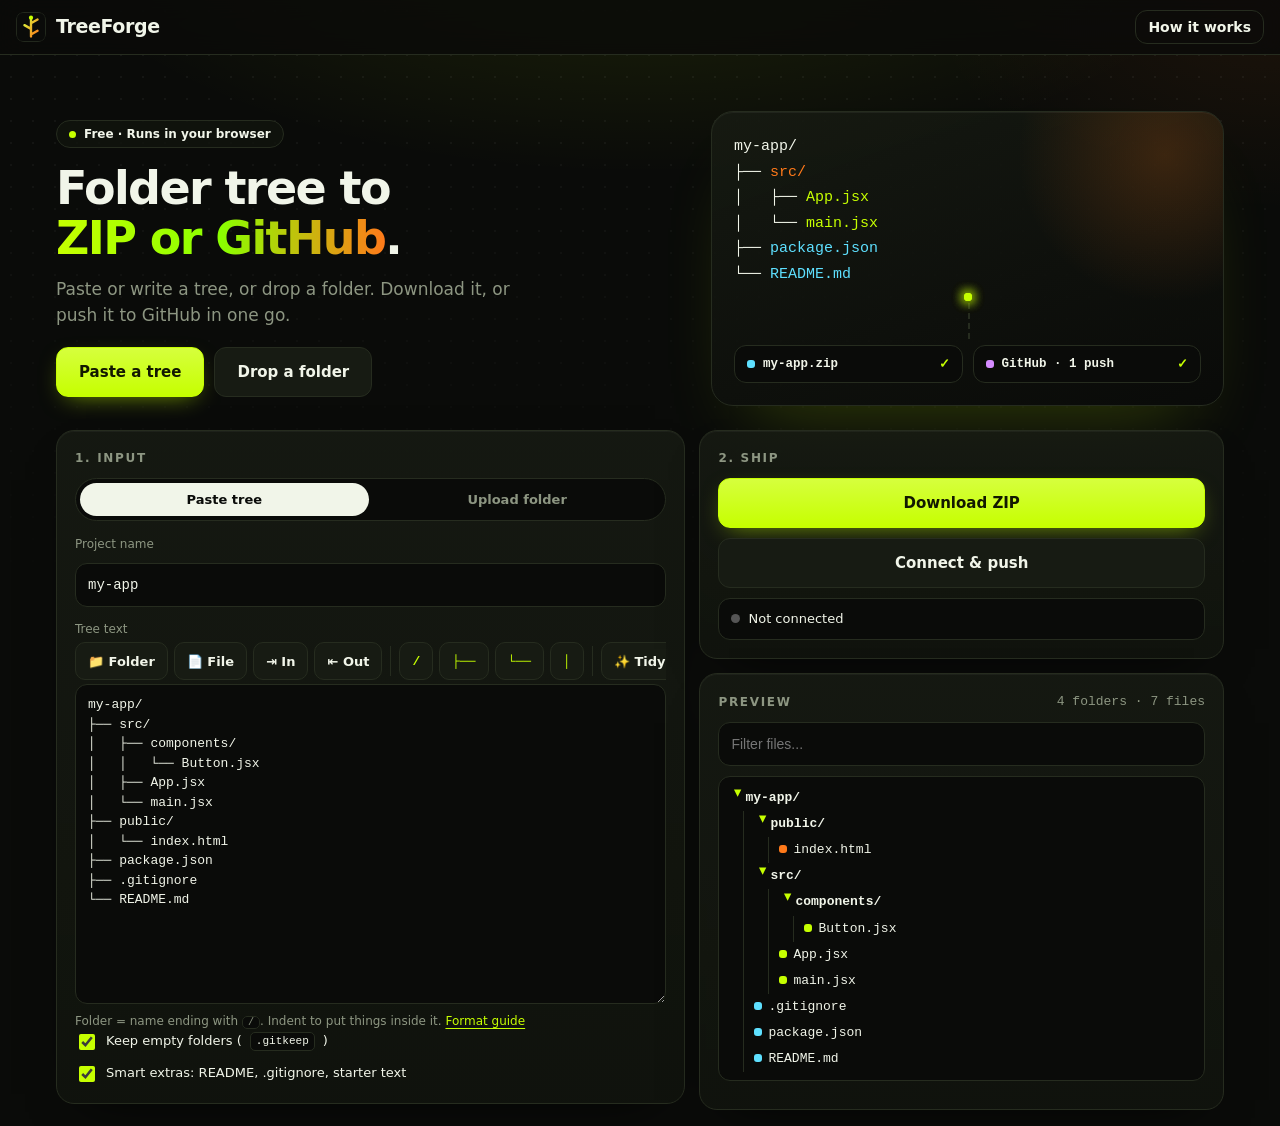
==== commit 7d55cea0: "Add TreeForge via TreeForge" ====
--- a/index.html
+++ b/index.html
@@ -38,11 +38,10 @@
 
 <section class="hero">
   <div class="hero-copy">
-    <p class="badge"><i></i>Free · No sign-up · Runs in your browser</p>
-    <h1>Your folder tree, <em>shipped</em> in one click.</h1>
-    <p class="sub">Paste a tree or drop a folder. TreeForge builds every file, then gives you a ZIP or pushes it all to GitHub in a single commit.</p>
+    <p class="badge"><i></i>Free · Runs in your browser</p>
+    <h1>Folder tree to <em>ZIP or GitHub</em>.</h1>
+    <p class="sub">Paste or write a tree, or drop a folder. Download it, or push it to GitHub in one go.</p>
     <div class="cta"><button class="btn primary" id="ctaPaste">Paste a tree</button><button class="btn" id="ctaDrop">Drop a folder</button></div>
-    <ul class="autos"><li>Reads your clipboard</li><li>Names your project</li><li>Saves your draft</li><li>Picks the repo for you</li><li>Sets up empty repos</li><li>Stays connected</li></ul>
   </div>
   <div class="forge" aria-hidden="true">
     <pre class="ft"><span style="--i:0">my-app/</span><span style="--i:1">├── <b class="o">src/</b></span><span style="--i:2">│   ├── <b class="l">App.jsx</b></span><span style="--i:3">│   └── <b class="l">main.jsx</b></span><span style="--i:4">├── <b class="c">package.json</b></span><span style="--i:5">└── <b class="c">README.md</b></span></pre>
@@ -122,6 +121,7 @@
 <dialog id="connectDlg">
   <div class="dhead"><b>Connect GitHub</b><button class="x" data-close>✕</button></div>
   <p class="muted">A Personal Access Token is required (classic: <code>repo</code> scope; fine-grained: Contents → Read &amp; write). <a href="https://github.com/settings/tokens/new?scopes=repo&description=TreeForge" target="_blank" rel="noopener">Create a token →</a></p>
+  <p class="muted small">Your token stays on this device. Requests go straight to GitHub.</p>
   <input id="tokenInput" class="field mono" type="password" placeholder="ghp_... ya github_pat_..." autocomplete="off">
   <div class="row"><button class="btn primary" id="connectBtn">Connect</button></div>
   <div class="err" id="connectErr" hidden></div>
--- a/css/style.css
+++ b/css/style.css
@@ -13,9 +13,9 @@
 @media(min-width:900px){.hero{grid-template-columns:1.1fr .9fr;padding-top:56px}}
 .badge{display:inline-flex;align-items:center;gap:8px;margin:0 0 16px;font:600 12px var(--sans);color:var(--text);border:1px solid var(--line);background:rgba(17,20,14,.8);padding:6px 12px;border-radius:99px}
 .badge i{width:7px;height:7px;border-radius:50%;background:var(--acc);box-shadow:0 0 0 0 rgba(198,255,0,.6);animation:ping 2s infinite}@keyframes ping{to{box-shadow:0 0 0 9px rgba(198,255,0,0)}}
-h1{margin:0;font-size:clamp(34px,6vw,54px);line-height:1.02;letter-spacing:-.04em;font-weight:800}
+h1{margin:0;font-size:clamp(30px,5vw,46px);line-height:1.08;letter-spacing:-.035em;font-weight:800}
 h1 em{font-style:normal;background:linear-gradient(90deg,var(--acc),#8aff00 50%,var(--acc2));-webkit-background-clip:text;background-clip:text;color:transparent}
-.sub{max-width:52ch;color:var(--mut);font-size:clamp(15px,2vw,18px);margin:16px 0 20px}
+.sub{max-width:44ch;color:var(--mut);font-size:clamp(15px,2vw,17px);margin:12px 0 18px}
 .cta{display:flex;gap:10px;flex-wrap:wrap}.cta .btn{min-height:50px;padding:12px 22px;font-size:15px}
 .autos{list-style:none;margin:22px 0 0;padding:0;display:grid;grid-template-columns:1fr 1fr;gap:8px 18px;max-width:460px;color:var(--mut);font-size:13px}
 .autos li::before{content:"✓";color:var(--acc);font-weight:800;margin-right:8px}
@@ -147,3 +147,7 @@
 .guide small{color:var(--mut)}
 .help.tips{font-size:13px}
 @media(max-width:480px){.guide{grid-template-columns:1fr}}
+
+/* cleaner hero: animation only on wide screens, so the tool is one scroll away on phones */
+@media(max-width:899px){.forge{display:none}.hero{padding-top:24px;gap:0}.badge{margin-bottom:12px}}
+h1{text-wrap:balance}
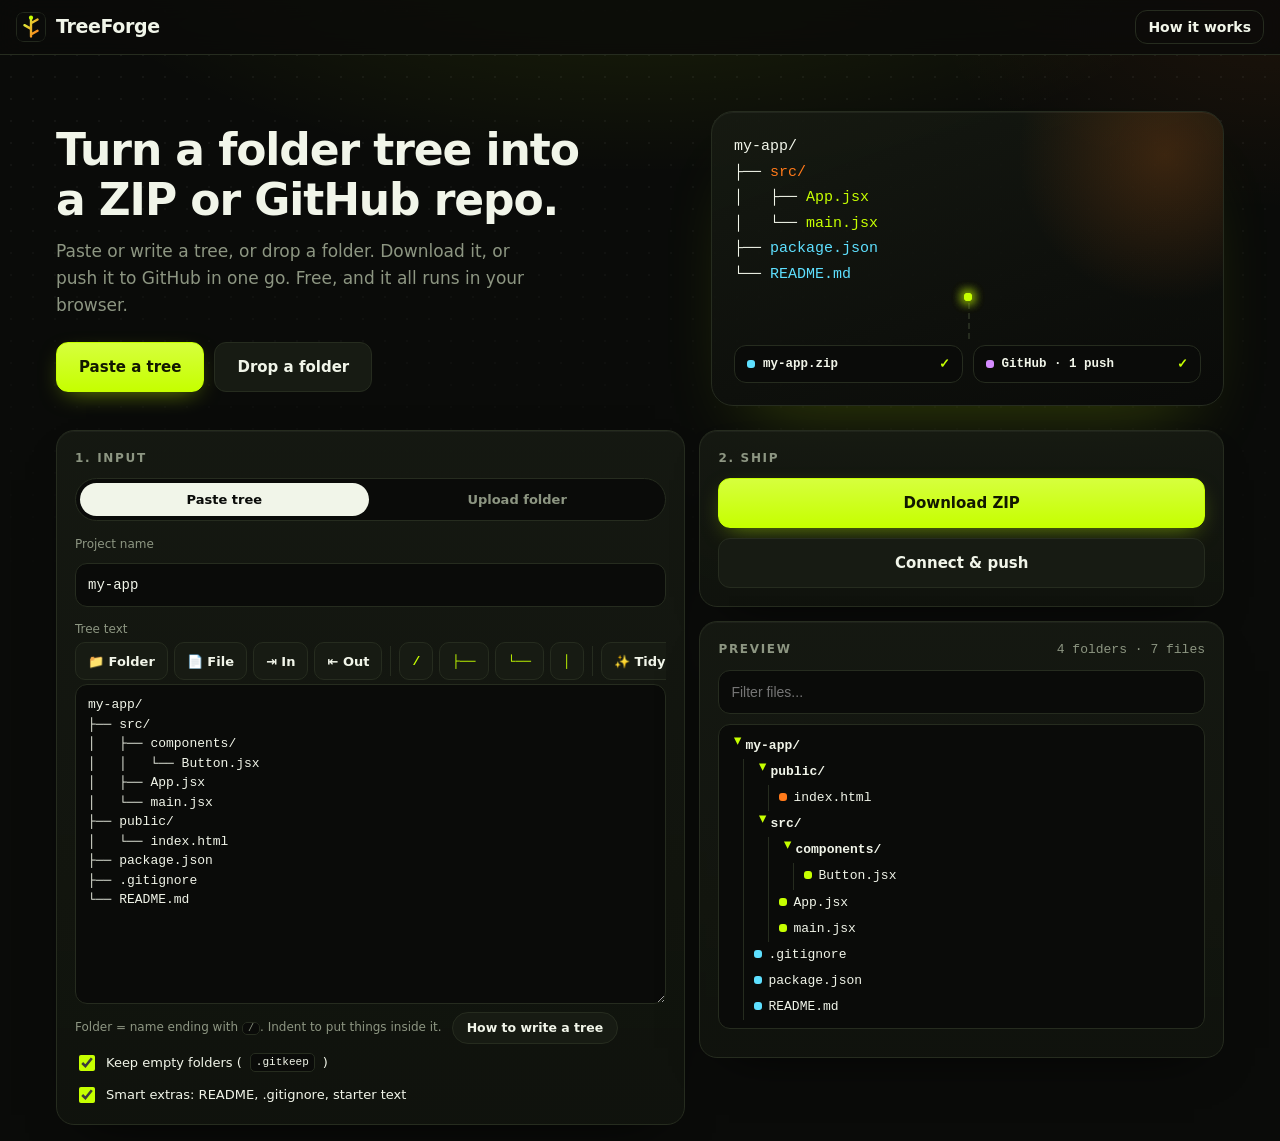
==== commit 76180880: "Add TreeForge via TreeForge" ====
--- a/index.html
+++ b/index.html
@@ -33,14 +33,13 @@
 <body>
 <header class="top">
   <a class="brand" href="./"><img src="assets/favicon.svg" alt="" width="30" height="30"><b>TreeForge</b></a>
-  <button class="btn ghost sm" id="helpBtn">How it works</button>
+  <div class="topr"><button class="acc" id="accBtn" hidden aria-label="GitHub account"><i class="dot on"></i><span id="accName"></span></button><button class="btn ghost sm" id="helpBtn">How it works</button></div>
 </header>
 
 <section class="hero">
   <div class="hero-copy">
-    <p class="badge"><i></i>Free · Runs in your browser</p>
-    <h1>Folder tree to <em>ZIP or GitHub</em>.</h1>
-    <p class="sub">Paste or write a tree, or drop a folder. Download it, or push it to GitHub in one go.</p>
+    <h1>Turn a folder tree into a ZIP or GitHub repo.</h1>
+    <p class="sub">Paste or write a tree, or drop a folder. Download it, or push it to GitHub in one go. Free, and it all runs in your browser.</p>
     <div class="cta"><button class="btn primary" id="ctaPaste">Paste a tree</button><button class="btn" id="ctaDrop">Drop a folder</button></div>
   </div>
   <div class="forge" aria-hidden="true">
@@ -81,7 +80,7 @@
       </div>
       <textarea id="treeText" class="field mono tree-ta" spellcheck="false" placeholder="my-app/&#10;├── src/&#10;│   └── main.js&#10;└── README.md"></textarea>
       <div id="warns" class="warns" hidden></div>
-      <p class="hint">Folder = name ending with <code>/</code>. Indent to put things inside it. <button type="button" class="link" id="guideLink">Format guide</button></p>
+      <p class="hint"><span>Folder = name ending with <code>/</code>. Indent to put things inside it.</span><button type="button" class="pill" id="guideLink">How to write a tree</button></p>
       <div class="row">
         <label class="chk"><input type="checkbox" id="gitkeep" checked> Keep empty folders (<code>.gitkeep</code>)</label>
         <label class="chk"><input type="checkbox" id="starter" checked> Smart extras: README, .gitignore, starter text</label>
@@ -107,7 +106,6 @@
     <h2>2. Ship</h2>
     <button class="btn primary big" id="zipBtn" disabled>Download ZIP</button>
     <button class="btn big" id="pushBtn" disabled>Push to GitHub</button>
-    <div class="conn" id="conn"></div>
   </section>
 
   <section class="card preview">
@@ -125,6 +123,13 @@
   <input id="tokenInput" class="field mono" type="password" placeholder="ghp_... ya github_pat_..." autocomplete="off">
   <div class="row"><button class="btn primary" id="connectBtn">Connect</button></div>
   <div class="err" id="connectErr" hidden></div>
+</dialog>
+
+<dialog id="accDlg">
+  <div class="dhead"><b>GitHub account</b><button class="x" data-close aria-label="Close">✕</button></div>
+  <p class="muted" id="accInfo"></p>
+  <p class="muted small">Your token is saved on this device until GitHub says it expired. Requests go straight to GitHub.</p>
+  <button class="btn danger" id="disBtn">Disconnect</button>
 </dialog>
 
 <dialog id="pushDlg">
--- a/css/style.css
+++ b/css/style.css
@@ -13,9 +13,8 @@
 @media(min-width:900px){.hero{grid-template-columns:1.1fr .9fr;padding-top:56px}}
 .badge{display:inline-flex;align-items:center;gap:8px;margin:0 0 16px;font:600 12px var(--sans);color:var(--text);border:1px solid var(--line);background:rgba(17,20,14,.8);padding:6px 12px;border-radius:99px}
 .badge i{width:7px;height:7px;border-radius:50%;background:var(--acc);box-shadow:0 0 0 0 rgba(198,255,0,.6);animation:ping 2s infinite}@keyframes ping{to{box-shadow:0 0 0 9px rgba(198,255,0,0)}}
-h1{margin:0;font-size:clamp(30px,5vw,46px);line-height:1.08;letter-spacing:-.035em;font-weight:800}
-h1 em{font-style:normal;background:linear-gradient(90deg,var(--acc),#8aff00 50%,var(--acc2));-webkit-background-clip:text;background-clip:text;color:transparent}
-.sub{max-width:44ch;color:var(--mut);font-size:clamp(15px,2vw,17px);margin:12px 0 18px}
+h1{margin:0;font-size:clamp(28px,4.6vw,44px);line-height:1.12;letter-spacing:-.025em;font-weight:700;color:var(--text)}
+.sub{max-width:46ch;color:var(--mut);font-size:clamp(15px,2vw,17px);line-height:1.6;margin:14px 0 22px}
 .cta{display:flex;gap:10px;flex-wrap:wrap}.cta .btn{min-height:50px;padding:12px 22px;font-size:15px}
 .autos{list-style:none;margin:22px 0 0;padding:0;display:grid;grid-template-columns:1fr 1fr;gap:8px 18px;max-width:460px;color:var(--mut);font-size:13px}
 .autos li::before{content:"✓";color:var(--acc);font-weight:800;margin-right:8px}
@@ -151,3 +150,16 @@
 /* cleaner hero: animation only on wide screens, so the tool is one scroll away on phones */
 @media(max-width:899px){.forge{display:none}.hero{padding-top:24px;gap:0}.badge{margin-bottom:12px}}
 h1{text-wrap:balance}
+
+body{font-family:ui-sans-serif,system-ui,-apple-system,"Segoe UI",Roboto,"Helvetica Neue",Arial,sans-serif;-webkit-font-smoothing:antialiased;text-rendering:optimizeLegibility}
+h1{text-wrap:balance}
+.topr{display:flex;align-items:center;gap:8px}
+.acc{display:inline-flex;align-items:center;gap:7px;min-height:34px;max-width:150px;padding:0 12px;border:1px solid var(--line);background:transparent;color:var(--text);border-radius:99px;font:600 13px var(--sans);cursor:pointer}
+.acc span{overflow:hidden;text-overflow:ellipsis;white-space:nowrap}
+.acc:hover{border-color:#41492f}
+.pill{display:inline-flex;align-items:center;min-height:32px;padding:0 14px;border:1px solid var(--line);background:var(--card2);color:var(--text);border-radius:99px;font:600 12.5px var(--sans);cursor:pointer;transition:border-color .15s,background .15s}
+.pill:hover{border-color:#41492f;background:#1d2217}
+.hint{display:flex;flex-wrap:wrap;align-items:center;gap:8px 10px}
+#helpBtn{white-space:nowrap}
+@media(max-width:480px){.acc span{display:none}.acc{padding:0;width:34px;justify-content:center}.hero{padding-top:32px!important}}
+.hint{margin-bottom:8px}
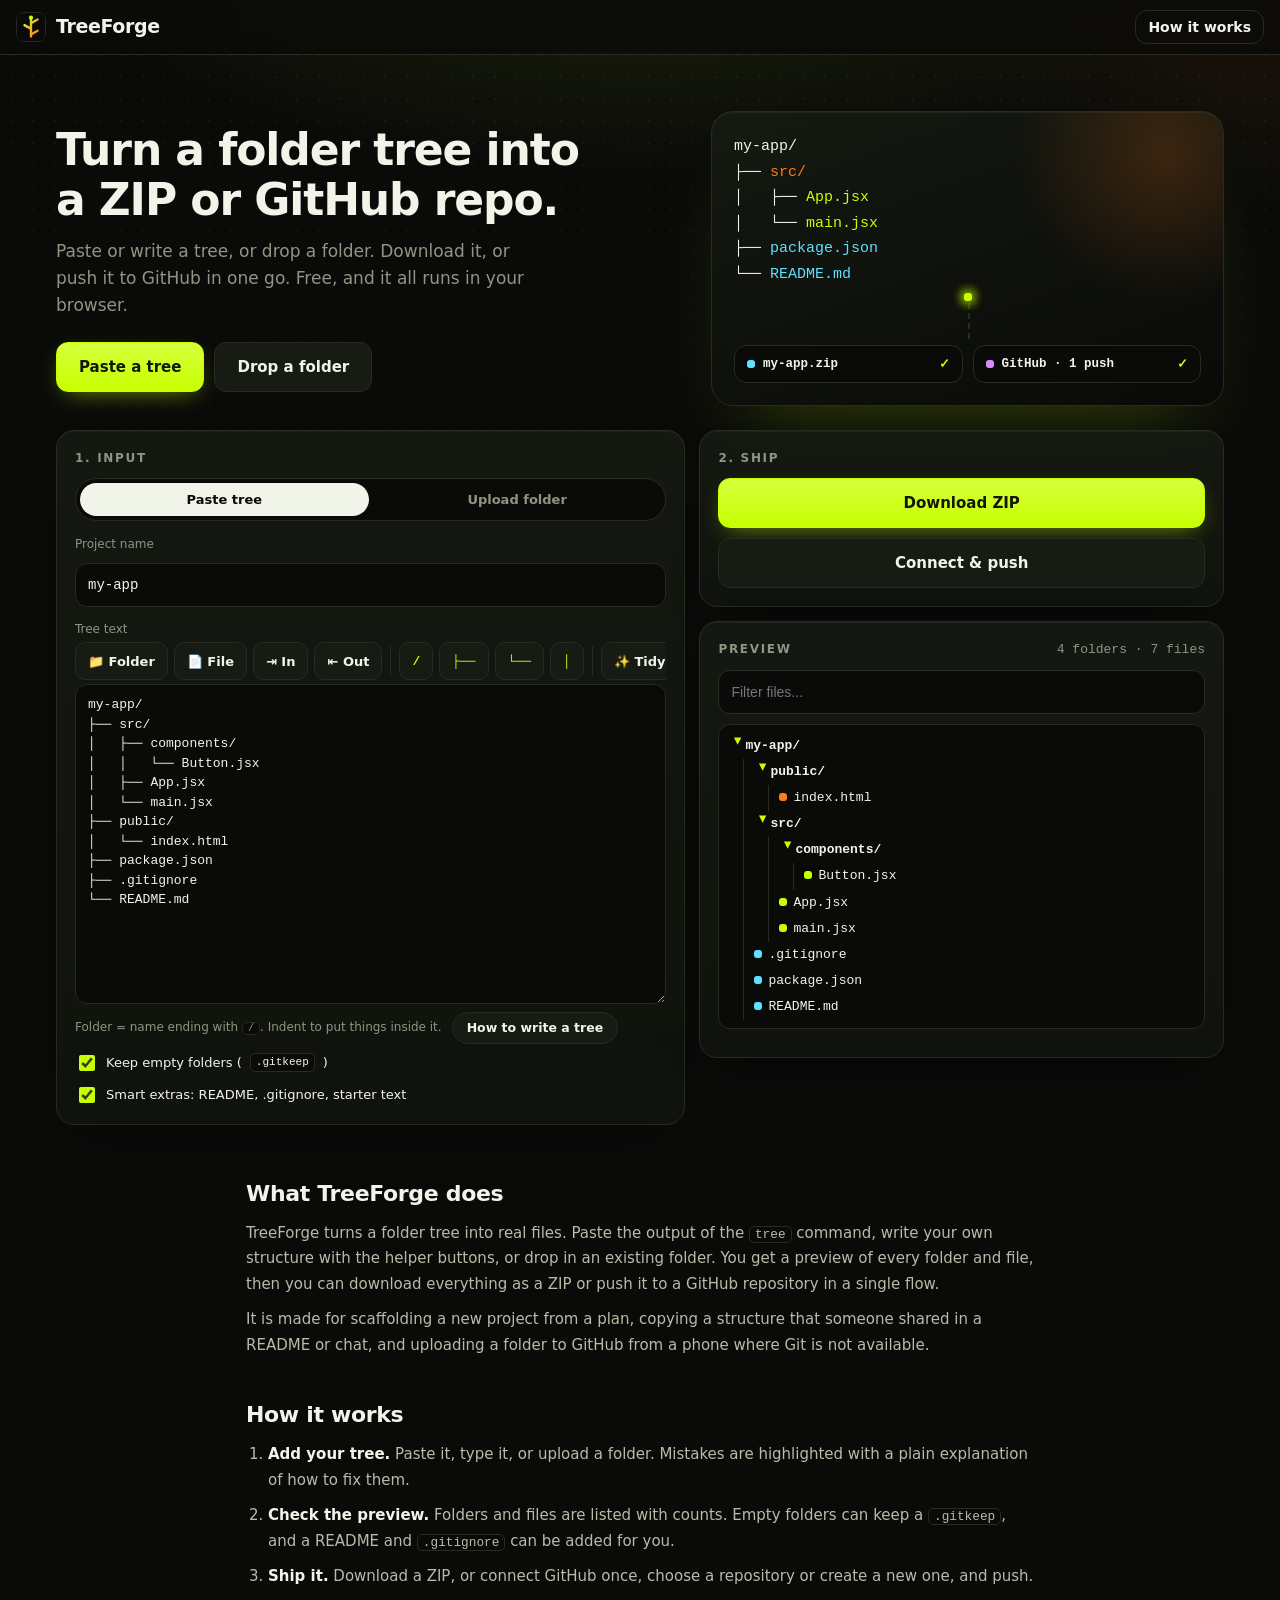
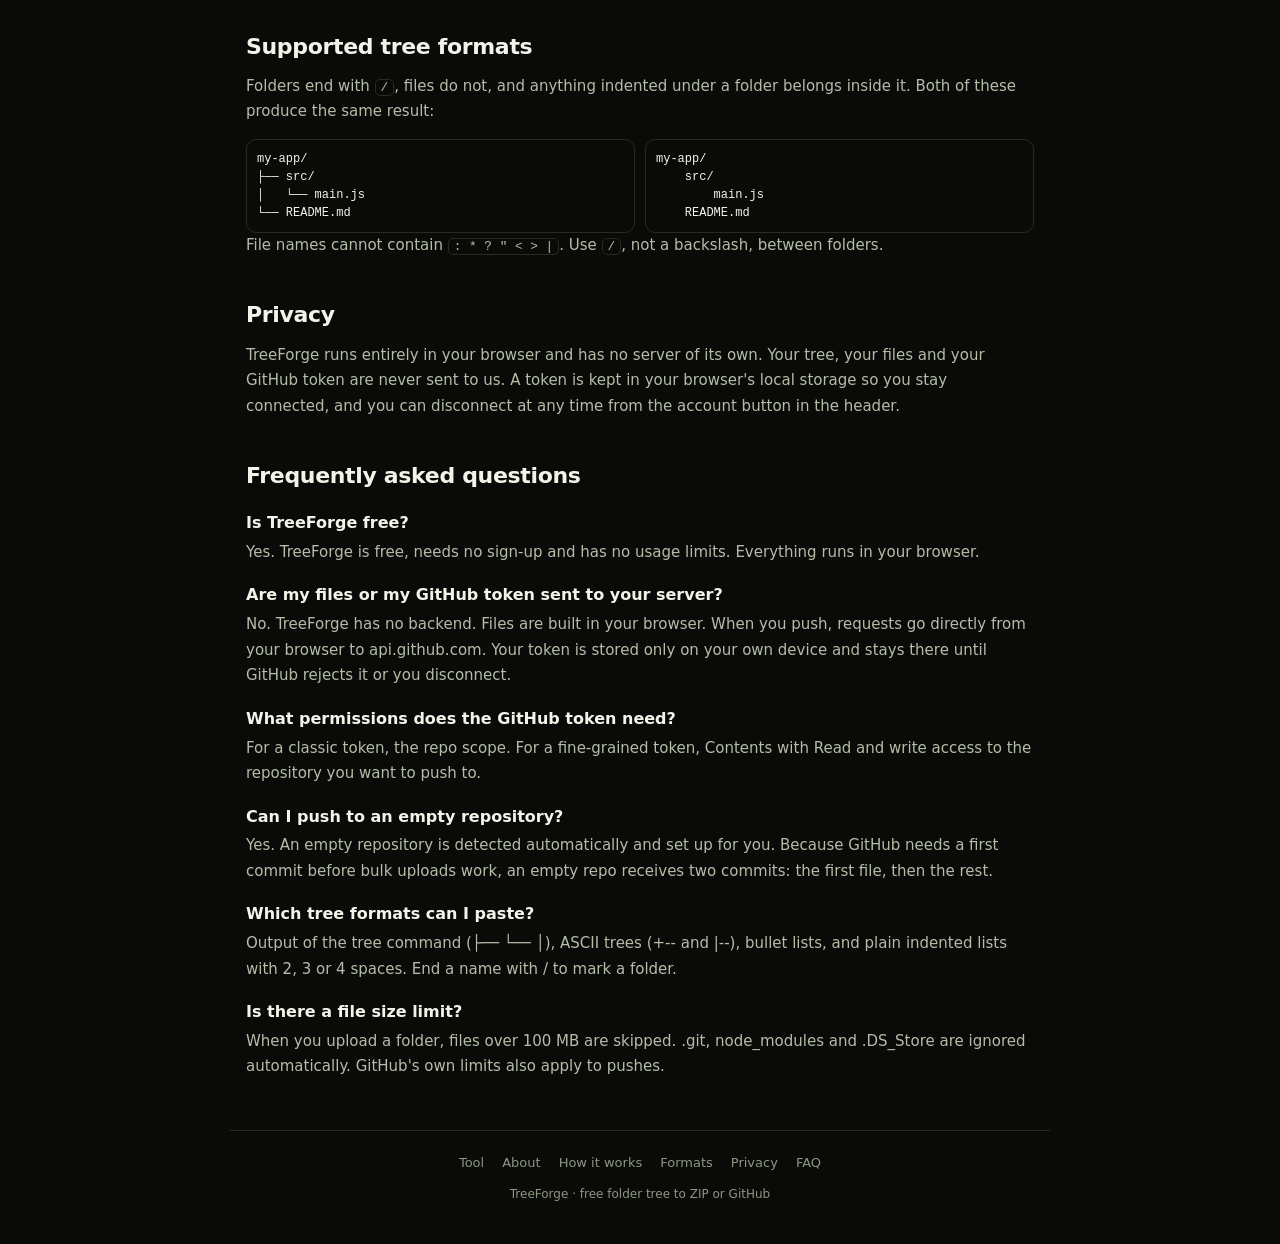
==== commit daba9c0a: "Add TreeForge via TreeForge" ====
--- a/index.html
+++ b/index.html
@@ -9,25 +9,25 @@
   <meta name="robots" content="index,follow,max-image-preview:large">
   <meta name="author" content="TreeForge">
   <meta name="theme-color" content="#0a0b09">
-  <link rel="canonical" href="https://YOUR-USERNAME.github.io/TreeForge/">
+  <link rel="canonical" href="https://treefore.vercel.app/">
   <title>TreeForge — Turn a folder tree into a ZIP or GitHub repo</title>
   <meta property="og:type" content="website">
   <meta property="og:site_name" content="TreeForge">
   <meta property="og:title" content="TreeForge — Turn a folder tree into a ZIP or GitHub repo">
   <meta property="og:description" content="Paste a tree or drop a folder. Download a ZIP or push everything to GitHub in one commit. Works on your phone.">
-  <meta property="og:url" content="https://YOUR-USERNAME.github.io/TreeForge/">
-  <meta property="og:image" content="https://YOUR-USERNAME.github.io/TreeForge/assets/og-image.png">
+  <meta property="og:url" content="https://treefore.vercel.app/">
+  <meta property="og:image" content="https://treefore.vercel.app/assets/og-image.png">
   <meta property="og:image:width" content="1200"><meta property="og:image:height" content="630">
   <meta property="og:image:alt" content="TreeForge: folder tree to ZIP or GitHub">
   <meta name="twitter:card" content="summary_large_image">
   <meta name="twitter:title" content="TreeForge — Turn a folder tree into a ZIP or GitHub repo">
   <meta name="twitter:description" content="Paste a tree or drop a folder. ZIP it or push it to GitHub in one commit.">
-  <meta name="twitter:image" content="https://YOUR-USERNAME.github.io/TreeForge/assets/og-image.png">
+  <meta name="twitter:image" content="https://treefore.vercel.app/assets/og-image.png">
   <link rel="icon" href="assets/favicon.svg" type="image/svg+xml">
   <link rel="icon" href="assets/favicon-32.png" sizes="32x32" type="image/png">
   <link rel="apple-touch-icon" href="assets/apple-touch-icon.png">
   <link rel="manifest" href="manifest.webmanifest">
-  <script type="application/ld+json">{"@context":"https://schema.org","@type":"WebApplication","name":"TreeForge","applicationCategory":"DeveloperApplication","operatingSystem":"Any","offers":{"@type":"Offer","price":"0","priceCurrency":"USD"},"description":"Convert a folder tree or uploaded folder into a ZIP or a single GitHub commit."}</script>
+  <script type="application/ld+json">{"@context":"https://schema.org","@graph":[{"@type":"WebSite","name":"TreeForge","url":"https://treefore.vercel.app/","inLanguage":"en"},{"@type":"WebApplication","name":"TreeForge","url":"https://treefore.vercel.app/","applicationCategory":"DeveloperApplication","operatingSystem":"Any","browserRequirements":"Requires JavaScript","inLanguage":"en","description":"Convert a folder tree or uploaded folder into a ZIP file or a GitHub commit, right in your browser.","featureList":["Paste or write a folder tree","Upload a folder","Download as ZIP","Push to GitHub in one commit","Automatic setup of empty repositories","Friendly error hints for invalid trees"],"offers":{"@type":"Offer","price":"0","priceCurrency":"USD"}},{"@type":"FAQPage","mainEntity":[{"@type":"Question","name":"Is TreeForge free?","acceptedAnswer":{"@type":"Answer","text":"Yes. TreeForge is free, needs no sign-up and has no usage limits. Everything runs in your browser."}},{"@type":"Question","name":"Are my files or my GitHub token sent to your server?","acceptedAnswer":{"@type":"Answer","text":"No. TreeForge has no backend. Files are built in your browser. When you push, requests go directly from your browser to api.github.com. Your token is stored only on your own device and stays there until GitHub rejects it or you disconnect."}},{"@type":"Question","name":"What permissions does the GitHub token need?","acceptedAnswer":{"@type":"Answer","text":"For a classic token, the repo scope. For a fine-grained token, Contents with Read and write access to the repository you want to push to."}},{"@type":"Question","name":"Can I push to an empty repository?","acceptedAnswer":{"@type":"Answer","text":"Yes. An empty repository is detected automatically and set up for you. Because GitHub needs a first commit before bulk uploads work, an empty repo receives two commits: the first file, then the rest."}},{"@type":"Question","name":"Which tree formats can I paste?","acceptedAnswer":{"@type":"Answer","text":"Output of the tree command (├── └── │), ASCII trees (+-- and |--), bullet lists, and plain indented lists with 2, 3 or 4 spaces. End a name with / to mark a folder."}},{"@type":"Question","name":"Is there a file size limit?","acceptedAnswer":{"@type":"Answer","text":"When you upload a folder, files over 100 MB are skipped. .git, node_modules and .DS_Store are ignored automatically. GitHub's own limits also apply to pushes."}}]}]}</script>
   <link rel="stylesheet" href="css/style.css">
 </head>
 <body>
@@ -43,7 +43,7 @@
     <div class="cta"><button class="btn primary" id="ctaPaste">Paste a tree</button><button class="btn" id="ctaDrop">Drop a folder</button></div>
   </div>
   <div class="forge" aria-hidden="true">
-    <pre class="ft"><span style="--i:0">my-app/</span><span style="--i:1">├── <b class="o">src/</b></span><span style="--i:2">│   ├── <b class="l">App.jsx</b></span><span style="--i:3">│   └── <b class="l">main.jsx</b></span><span style="--i:4">├── <b class="c">package.json</b></span><span style="--i:5">└── <b class="c">README.md</b></span></pre>
+    <pre class="ft"><span>my-app/</span><span>├── <b class="o">src/</b></span><span>│   ├── <b class="l">App.jsx</b></span><span>│   └── <b class="l">main.jsx</b></span><span>├── <b class="c">package.json</b></span><span>└── <b class="c">README.md</b></span></pre>
     <div class="belt"><i></i><i></i><i></i></div>
     <div class="outs"><div class="out"><em class="d1"></em>my-app.zip<b>✓</b></div><div class="out"><em class="d2"></em>GitHub · 1 push<b>✓</b></div></div>
   </div>
@@ -116,6 +116,61 @@
   </section>
 </main>
 
+<section class="info" aria-label="About TreeForge">
+  <article id="what">
+    <h2>What TreeForge does</h2>
+    <p>TreeForge turns a folder tree into real files. Paste the output of the <code>tree</code> command, write your own structure with the helper buttons, or drop in an existing folder. You get a preview of every folder and file, then you can download everything as a ZIP or push it to a GitHub repository in a single flow.</p>
+    <p>It is made for scaffolding a new project from a plan, copying a structure that someone shared in a README or chat, and uploading a folder to GitHub from a phone where Git is not available.</p>
+  </article>
+  <article id="how">
+    <h2>How it works</h2>
+    <ol>
+      <li><b>Add your tree.</b> Paste it, type it, or upload a folder. Mistakes are highlighted with a plain explanation of how to fix them.</li>
+      <li><b>Check the preview.</b> Folders and files are listed with counts. Empty folders can keep a <code>.gitkeep</code>, and a README and <code>.gitignore</code> can be added for you.</li>
+      <li><b>Ship it.</b> Download a ZIP, or connect GitHub once, choose a repository or create a new one, and push.</li>
+    </ol>
+  </article>
+  <article id="formats">
+    <h2>Supported tree formats</h2>
+    <p>Folders end with <code>/</code>, files do not, and anything indented under a folder belongs inside it. Both of these produce the same result:</p>
+    <div class="guide">
+      <pre>my-app/
+├── src/
+│   └── main.js
+└── README.md</pre>
+      <pre>my-app/
+    src/
+        main.js
+    README.md</pre>
+    </div>
+    <p>File names cannot contain <code>: * ? " &lt; &gt; |</code>. Use <code>/</code>, not a backslash, between folders.</p>
+  </article>
+  <article id="privacy">
+    <h2>Privacy</h2>
+    <p>TreeForge runs entirely in your browser and has no server of its own. Your tree, your files and your GitHub token are never sent to us. A token is kept in your browser's local storage so you stay connected, and you can disconnect at any time from the account button in the header.</p>
+  </article>
+  <article id="faq">
+    <h2>Frequently asked questions</h2>
+    <h3>Is TreeForge free?</h3>
+    <p>Yes. TreeForge is free, needs no sign-up and has no usage limits. Everything runs in your browser.</p>
+    <h3>Are my files or my GitHub token sent to your server?</h3>
+    <p>No. TreeForge has no backend. Files are built in your browser. When you push, requests go directly from your browser to api.github.com. Your token is stored only on your own device and stays there until GitHub rejects it or you disconnect.</p>
+    <h3>What permissions does the GitHub token need?</h3>
+    <p>For a classic token, the repo scope. For a fine-grained token, Contents with Read and write access to the repository you want to push to.</p>
+    <h3>Can I push to an empty repository?</h3>
+    <p>Yes. An empty repository is detected automatically and set up for you. Because GitHub needs a first commit before bulk uploads work, an empty repo receives two commits: the first file, then the rest.</p>
+    <h3>Which tree formats can I paste?</h3>
+    <p>Output of the tree command (├── └── │), ASCII trees (+-- and |--), bullet lists, and plain indented lists with 2, 3 or 4 spaces. End a name with / to mark a folder.</p>
+    <h3>Is there a file size limit?</h3>
+    <p>When you upload a folder, files over 100 MB are skipped. .git, node_modules and .DS_Store are ignored automatically. GitHub's own limits also apply to pushes.</p>
+  </article>
+</section>
+
+<footer class="foot">
+  <nav aria-label="Page sections"><a href="#app">Tool</a><a href="#what">About</a><a href="#how">How it works</a><a href="#formats">Formats</a><a href="#privacy">Privacy</a><a href="#faq">FAQ</a></nav>
+  <p>TreeForge · free folder tree to ZIP or GitHub</p>
+</footer>
+
 <dialog id="connectDlg">
   <div class="dhead"><b>Connect GitHub</b><button class="x" data-close>✕</button></div>
   <p class="muted">A Personal Access Token is required (classic: <code>repo</code> scope; fine-grained: Contents → Read &amp; write). <a href="https://github.com/settings/tokens/new?scopes=repo&description=TreeForge" target="_blank" rel="noopener">Create a token →</a></p>
@@ -189,9 +244,9 @@
 
 <div id="toasts"></div>
 
-<script src="js/parser.js"></script>
-<script src="js/zip.js"></script>
-<script src="js/github.js"></script>
-<script src="js/app.js"></script>
+<script src="js/parser.js" defer></script>
+<script src="js/zip.js" defer></script>
+<script src="js/github.js" defer></script>
+<script src="js/app.js" defer></script>
 </body>
 </html>
--- a/css/style.css
+++ b/css/style.css
@@ -163,3 +163,16 @@
 #helpBtn{white-space:nowrap}
 @media(max-width:480px){.acc span{display:none}.acc{padding:0;width:34px;justify-content:center}.hero{padding-top:32px!important}}
 .hint{margin-bottom:8px}
+
+.ft span:nth-child(1){--i:0}.ft span:nth-child(2){--i:1}.ft span:nth-child(3){--i:2}.ft span:nth-child(4){--i:3}.ft span:nth-child(5){--i:4}.ft span:nth-child(6){--i:5}
+/* about section */
+.info{position:relative;max-width:820px;margin:36px auto 0;padding:0 16px;display:grid;gap:30px}
+.info h2{font-size:22px;letter-spacing:-.015em;text-transform:none;color:var(--text);margin:0 0 10px}
+.info h3{font-size:16px;margin:18px 0 4px;color:var(--text)}
+.info p,.info li{color:#b4bda8;line-height:1.7;margin:0 0 10px}
+.info ol{margin:0;padding-left:22px}.info li b{color:var(--text)}
+.info article{scroll-margin-top:70px}
+.foot{position:relative;max-width:820px;margin:40px auto 0;padding:22px 16px 40px;border-top:1px solid var(--line);text-align:center}
+.foot nav{display:flex;flex-wrap:wrap;gap:8px 18px;justify-content:center}
+.foot a{color:var(--mut);font-size:13px;text-decoration:none}.foot a:hover{color:var(--acc)}
+.foot p{margin:12px 0 0;color:var(--mut);font-size:12px}
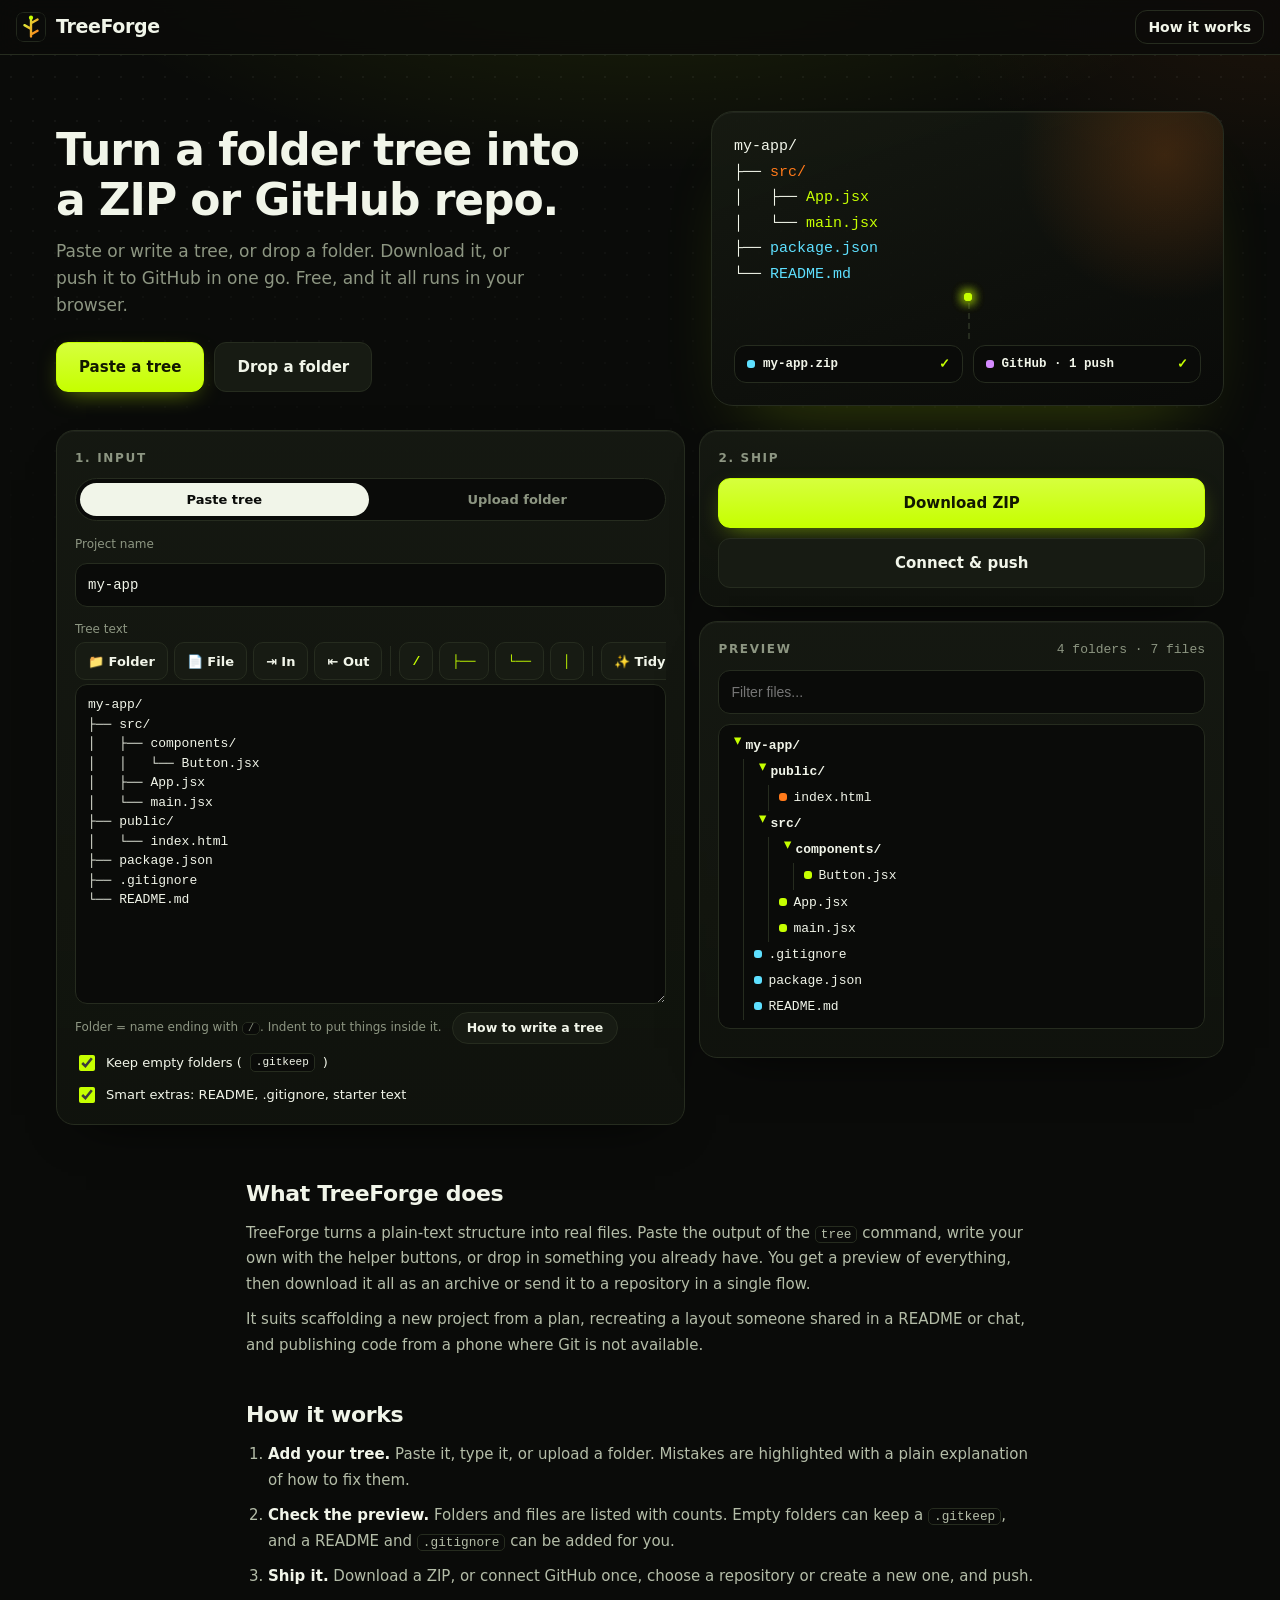
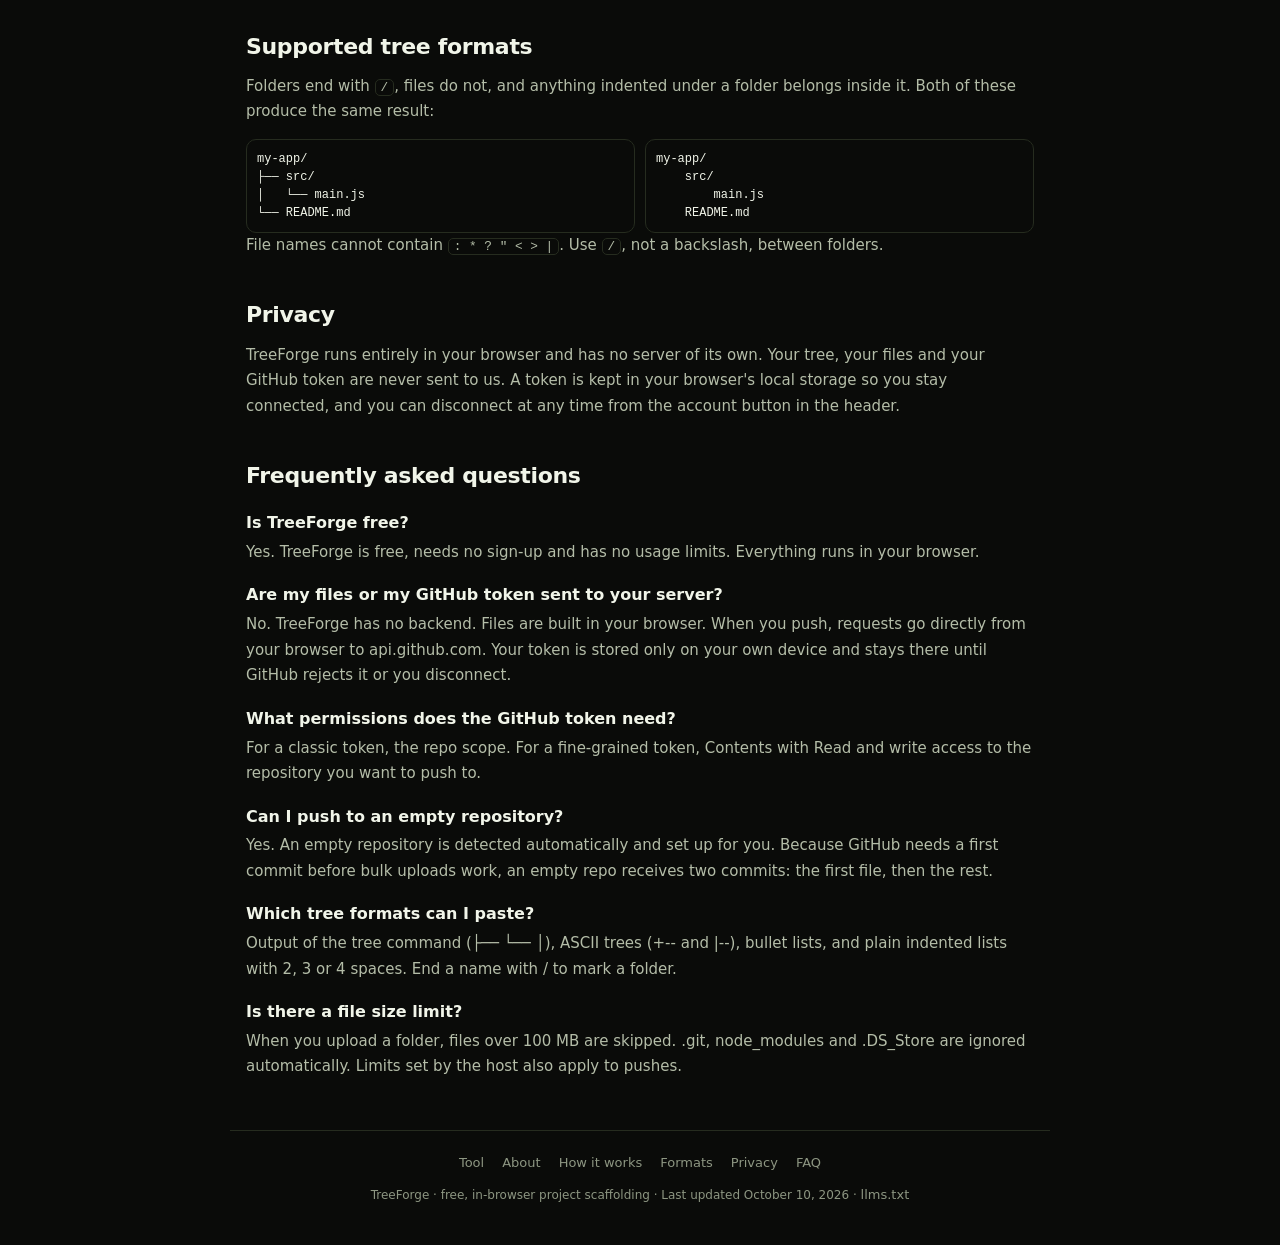
==== commit f36f148d: "Add TreeForge via TreeForge" ====
--- a/index.html
+++ b/index.html
@@ -5,7 +5,6 @@
   <meta name="viewport" content="width=device-width, initial-scale=1">
   <meta name="google-site-verification" content="9E6AMmn4IhA1akm4SMojNbmeibEWR3238oomr6mvyvk" />
   <meta name="description" content="TreeForge turns a pasted folder tree or an uploaded folder into a ZIP or a single GitHub commit. Free, runs in your browser, no sign-up.">
-  <meta name="keywords" content="folder tree to zip, tree to github, project scaffold, upload folder to github, github push from phone, ascii tree parser">
   <meta name="robots" content="index,follow,max-image-preview:large">
   <meta name="author" content="TreeForge">
   <meta name="theme-color" content="#0a0b09">
@@ -27,10 +26,14 @@
   <link rel="icon" href="assets/favicon-32.png" sizes="32x32" type="image/png">
   <link rel="apple-touch-icon" href="assets/apple-touch-icon.png">
   <link rel="manifest" href="manifest.webmanifest">
-  <script type="application/ld+json">{"@context":"https://schema.org","@graph":[{"@type":"WebSite","name":"TreeForge","url":"https://treefore.vercel.app/","inLanguage":"en"},{"@type":"WebApplication","name":"TreeForge","url":"https://treefore.vercel.app/","applicationCategory":"DeveloperApplication","operatingSystem":"Any","browserRequirements":"Requires JavaScript","inLanguage":"en","description":"Convert a folder tree or uploaded folder into a ZIP file or a GitHub commit, right in your browser.","featureList":["Paste or write a folder tree","Upload a folder","Download as ZIP","Push to GitHub in one commit","Automatic setup of empty repositories","Friendly error hints for invalid trees"],"offers":{"@type":"Offer","price":"0","priceCurrency":"USD"}},{"@type":"FAQPage","mainEntity":[{"@type":"Question","name":"Is TreeForge free?","acceptedAnswer":{"@type":"Answer","text":"Yes. TreeForge is free, needs no sign-up and has no usage limits. Everything runs in your browser."}},{"@type":"Question","name":"Are my files or my GitHub token sent to your server?","acceptedAnswer":{"@type":"Answer","text":"No. TreeForge has no backend. Files are built in your browser. When you push, requests go directly from your browser to api.github.com. Your token is stored only on your own device and stays there until GitHub rejects it or you disconnect."}},{"@type":"Question","name":"What permissions does the GitHub token need?","acceptedAnswer":{"@type":"Answer","text":"For a classic token, the repo scope. For a fine-grained token, Contents with Read and write access to the repository you want to push to."}},{"@type":"Question","name":"Can I push to an empty repository?","acceptedAnswer":{"@type":"Answer","text":"Yes. An empty repository is detected automatically and set up for you. Because GitHub needs a first commit before bulk uploads work, an empty repo receives two commits: the first file, then the rest."}},{"@type":"Question","name":"Which tree formats can I paste?","acceptedAnswer":{"@type":"Answer","text":"Output of the tree command (├── └── │), ASCII trees (+-- and |--), bullet lists, and plain indented lists with 2, 3 or 4 spaces. End a name with / to mark a folder."}},{"@type":"Question","name":"Is there a file size limit?","acceptedAnswer":{"@type":"Answer","text":"When you upload a folder, files over 100 MB are skipped. .git, node_modules and .DS_Store are ignored automatically. GitHub's own limits also apply to pushes."}}]}]}</script>
+  <link rel="alternate" type="text/plain" href="llms.txt" title="llms.txt">
+  <script type="application/ld+json">{"@context":"https://schema.org","@type":"WebSite","name":"TreeForge","url":"https://treefore.vercel.app/","inLanguage":"en"}</script>
+  <script type="application/ld+json">{"@context":"https://schema.org","@type":"WebApplication","name":"TreeForge","url":"https://treefore.vercel.app/","applicationCategory":"DeveloperApplication","operatingSystem":"Any","browserRequirements":"Requires JavaScript","inLanguage":"en","description":"Convert a folder tree or uploaded folder into a ZIP file or a GitHub commit, right in your browser.","featureList":["Paste or write a folder tree","Upload a folder","Download as ZIP","Push to GitHub in one commit","Automatic setup of empty repositories","Friendly error hints for invalid trees"],"offers":{"@type":"Offer","price":"0","priceCurrency":"USD"},"dateModified":"2026-10-10"}</script>
+  <script type="application/ld+json">{"@context":"https://schema.org","@type":"FAQPage","mainEntity":[{"@type":"Question","name":"Is TreeForge free?","acceptedAnswer":{"@type":"Answer","text":"Yes. TreeForge is free, needs no sign-up and has no usage limits. Everything runs in your browser."}},{"@type":"Question","name":"Are my files or my GitHub token sent to your server?","acceptedAnswer":{"@type":"Answer","text":"No. TreeForge has no backend. Files are built in your browser. When you push, requests go directly from your browser to api.github.com. Your token is stored only on your own device and stays there until GitHub rejects it or you disconnect."}},{"@type":"Question","name":"What permissions does the GitHub token need?","acceptedAnswer":{"@type":"Answer","text":"For a classic token, the repo scope. For a fine-grained token, Contents with Read and write access to the repository you want to push to."}},{"@type":"Question","name":"Can I push to an empty repository?","acceptedAnswer":{"@type":"Answer","text":"Yes. An empty repository is detected automatically and set up for you. Because GitHub needs a first commit before bulk uploads work, an empty repo receives two commits: the first file, then the rest."}},{"@type":"Question","name":"Which tree formats can I paste?","acceptedAnswer":{"@type":"Answer","text":"Output of the tree command (├── └── │), ASCII trees (+-- and |--), bullet lists, and plain indented lists with 2, 3 or 4 spaces. End a name with / to mark a folder."}},{"@type":"Question","name":"Is there a file size limit?","acceptedAnswer":{"@type":"Answer","text":"When you upload a folder, files over 100 MB are skipped. .git, node_modules and .DS_Store are ignored automatically. Limits set by the host also apply to pushes."}}]}</script>
   <link rel="stylesheet" href="css/style.css">
 </head>
 <body>
+<a class="skip" href="#app">Skip to tool</a>
 <header class="top">
   <a class="brand" href="./"><img src="assets/favicon.svg" alt="" width="30" height="30"><b>TreeForge</b></a>
   <div class="topr"><button class="acc" id="accBtn" hidden aria-label="GitHub account"><i class="dot on"></i><span id="accName"></span></button><button class="btn ghost sm" id="helpBtn">How it works</button></div>
@@ -51,11 +54,11 @@
 
 <noscript><p class="wrap">TreeForge needs JavaScript to run.</p></noscript>
 
-<div id="dropAll" hidden><div>Drop to load your folder</div></div>
+<div id="dropAll" hidden><div>Drop to load it</div></div>
 <main class="wrap" id="app">
   <section class="card input">
     <h2>1. Input</h2>
-    <div class="tabs" role="tablist">
+    <div class="tabs" role="group" aria-label="Input mode">
       <button class="tab on" data-mode="paste">Paste tree</button>
       <button class="tab" data-mode="upload">Upload folder</button>
     </div>
@@ -70,10 +73,10 @@
         <button type="button" data-t="in" title="Put inside the folder above (Tab)">⇥ In</button>
         <button type="button" data-t="out" title="Move one level out (Shift+Tab)">⇤ Out</button>
         <i class="sep"></i>
-        <button type="button" data-ins="/" title="Folder marker">/</button>
-        <button type="button" data-ins="├── ">├──</button>
-        <button type="button" data-ins="└── ">└──</button>
-        <button type="button" data-ins="│   ">│</button>
+        <button type="button" aria-label="Insert folder marker" data-ins="/" title="Folder marker">/</button>
+        <button type="button" aria-label="Insert branch" data-ins="├── ">├──</button>
+        <button type="button" aria-label="Insert last branch" data-ins="└── ">└──</button>
+        <button type="button" aria-label="Insert vertical line" data-ins="│   ">│</button>
         <i class="sep"></i>
         <button type="button" data-t="tidy" title="Redraw the lines neatly">✨ Tidy</button>
         <button type="button" data-t="clear">Clear</button>
@@ -89,15 +92,15 @@
 
     <div id="uploadBox" hidden>
       <div class="drop" id="drop">
-        <div class="dz-icon" aria-hidden="true"><svg viewBox="0 0 48 48" width="44" height="44" fill="none" stroke="currentColor" stroke-width="2.4" stroke-linecap="round" stroke-linejoin="round"><path d="M6 14a4 4 0 0 1 4-4h9l4 5h15a4 4 0 0 1 4 4v15a4 4 0 0 1-4 4H10a4 4 0 0 1-4-4z"/><path d="M24 33V21m-5 5 5-5 5 5"/></svg></div><p class="dz-title">Drop a folder here</p><p class="dz-sub">or pick one below</p>
+        <div class="dz-icon" aria-hidden="true"><svg viewBox="0 0 48 48" width="44" height="44" fill="none" stroke="currentColor" stroke-width="2.4" stroke-linecap="round" stroke-linejoin="round"><path d="M6 14a4 4 0 0 1 4-4h9l4 5h15a4 4 0 0 1 4 4v15a4 4 0 0 1-4 4H10a4 4 0 0 1-4-4z"/><path d="M24 33V21m-5 5 5-5 5 5"/></svg></div><p class="dz-title">Drop it here</p><p class="dz-sub">or pick one below</p>
         <div class="row center">
           <button class="btn" id="pickFolder">Choose folder</button>
           <button class="btn ghost" id="pickFiles">Choose files</button>
         </div>
         <small>No folder picker on your phone? Use “Choose files”. <code>.git</code>, <code>node_modules</code> and <code>.DS_Store</code> are skipped automatically.</small>
       </div>
-      <input type="file" id="folderInput" webkitdirectory directory multiple hidden>
-      <input type="file" id="filesInput" multiple hidden>
+      <input type="file" aria-label="Choose folder" id="folderInput" webkitdirectory directory multiple hidden>
+      <input type="file" aria-label="Choose files" id="filesInput" multiple hidden>
       <div id="uploadInfo" class="upinfo" hidden></div>
     </div>
   </section>
@@ -110,7 +113,7 @@
 
   <section class="card preview">
     <div class="head"><h2>Preview</h2><span id="counts" class="muted mono"></span></div>
-    <input id="filter" class="field" placeholder="Filter files..." autocomplete="off">
+    <input id="filter" aria-label="Filter files" class="field" placeholder="Filter files..." autocomplete="off">
     <div id="tree" class="treebox mono"></div>
     <div id="autoNote" class="autonote"></div>
   </section>
@@ -119,8 +122,8 @@
 <section class="info" aria-label="About TreeForge">
   <article id="what">
     <h2>What TreeForge does</h2>
-    <p>TreeForge turns a folder tree into real files. Paste the output of the <code>tree</code> command, write your own structure with the helper buttons, or drop in an existing folder. You get a preview of every folder and file, then you can download everything as a ZIP or push it to a GitHub repository in a single flow.</p>
-    <p>It is made for scaffolding a new project from a plan, copying a structure that someone shared in a README or chat, and uploading a folder to GitHub from a phone where Git is not available.</p>
+    <p>TreeForge turns a plain-text structure into real files. Paste the output of the <code>tree</code> command, write your own with the helper buttons, or drop in something you already have. You get a preview of everything, then download it all as an archive or send it to a repository in a single flow.</p>
+    <p>It suits scaffolding a new project from a plan, recreating a layout someone shared in a README or chat, and publishing code from a phone where Git is not available.</p>
   </article>
   <article id="how">
     <h2>How it works</h2>
@@ -162,37 +165,37 @@
     <h3>Which tree formats can I paste?</h3>
     <p>Output of the tree command (├── └── │), ASCII trees (+-- and |--), bullet lists, and plain indented lists with 2, 3 or 4 spaces. End a name with / to mark a folder.</p>
     <h3>Is there a file size limit?</h3>
-    <p>When you upload a folder, files over 100 MB are skipped. .git, node_modules and .DS_Store are ignored automatically. GitHub's own limits also apply to pushes.</p>
+    <p>When you upload a folder, files over 100 MB are skipped. .git, node_modules and .DS_Store are ignored automatically. Limits set by the host also apply to pushes.</p>
   </article>
 </section>
 
 <footer class="foot">
   <nav aria-label="Page sections"><a href="#app">Tool</a><a href="#what">About</a><a href="#how">How it works</a><a href="#formats">Formats</a><a href="#privacy">Privacy</a><a href="#faq">FAQ</a></nav>
-  <p>TreeForge · free folder tree to ZIP or GitHub</p>
+  <p>TreeForge · free, in-browser project scaffolding · Last updated <time datetime="2026-10-10">October 10, 2026</time> · <a href="llms.txt">llms.txt</a></p>
 </footer>
 
 <dialog id="connectDlg">
-  <div class="dhead"><b>Connect GitHub</b><button class="x" data-close>✕</button></div>
+  <div class="dhead"><b>Connect GitHub</b><button class="x" data-close aria-label="Close">✕</button></div>
   <p class="muted">A Personal Access Token is required (classic: <code>repo</code> scope; fine-grained: Contents → Read &amp; write). <a href="https://github.com/settings/tokens/new?scopes=repo&description=TreeForge" target="_blank" rel="noopener">Create a token →</a></p>
-  <p class="muted small">Your token stays on this device. Requests go straight to GitHub.</p>
-  <input id="tokenInput" class="field mono" type="password" placeholder="ghp_... ya github_pat_..." autocomplete="off">
+  <p class="muted small">Your token stays on this device.</p>
+  <input id="tokenInput" aria-label="GitHub token" class="field mono" type="password" placeholder="ghp_... ya github_pat_..." autocomplete="off">
   <div class="row"><button class="btn primary" id="connectBtn">Connect</button></div>
   <div class="err" id="connectErr" hidden></div>
 </dialog>
 
 <dialog id="accDlg">
-  <div class="dhead"><b>GitHub account</b><button class="x" data-close aria-label="Close">✕</button></div>
+  <div class="dhead"><b>Account</b><button class="x" data-close aria-label="Close">✕</button></div>
   <p class="muted" id="accInfo"></p>
-  <p class="muted small">Your token is saved on this device until GitHub says it expired. Requests go straight to GitHub.</p>
+  <p class="muted small">Your token is saved on this device until it expires. Requests go straight to GitHub.</p>
   <button class="btn danger" id="disBtn">Disconnect</button>
 </dialog>
 
 <dialog id="pushDlg">
   <div class="dhead"><b>Push to GitHub</b><button class="x" data-close aria-label="Close">✕</button></div>
   <div id="pushForm" class="stack">
-    <div class="tabs"><button class="tab on" data-target="existing">Existing repo</button><button class="tab" data-target="new">New repo</button></div>
+    <div class="tabs" role="group" aria-label="Repo type"><button class="tab on" data-target="existing">Existing repo</button><button class="tab" data-target="new">New repo</button></div>
     <div id="existingBox">
-      <input id="repoSearch" class="field" placeholder="Search repos..." autocomplete="off">
+      <input id="repoSearch" aria-label="Search repos" class="field" placeholder="Search repos..." autocomplete="off">
       <div id="repoList" class="repolist"></div>
     </div>
     <div id="newBox" hidden>
@@ -203,7 +206,7 @@
     <p class="note" id="repoNote">Empty repo? No problem. It is detected and set up automatically.</p>
     <div class="grid2">
       <div><label class="lbl" for="branch">Branch</label><input id="branch" class="field mono" placeholder="main" autocomplete="off"></div>
-      <div><label class="lbl">Files</label><div class="field mono" id="fileCount"></div></div>
+      <div><div class="lbl" id="fcLbl">Files</div><div class="field mono" id="fileCount" aria-labelledby="fcLbl"></div></div>
     </div>
     <label class="lbl" for="commitMsg">Commit message</label>
     <input id="commitMsg" class="field" value="Add project via TreeForge">
@@ -221,7 +224,7 @@
     <li><b>Input:</b> paste <code>tree</code> output, write your own with the helper buttons, or upload a folder.</li>
     <li><b>Preview:</b> check the structure. A name ending in <code>/</code>, or with items under it, is a folder.</li>
     <li><b>ZIP:</b> download the whole structure in one click.</li>
-    <li><b>GitHub:</b> connect once with a token. It stays saved until GitHub says it expired. Pick or create a repo and everything is pushed. Empty repos are set up automatically.</li>
+    <li><b>GitHub:</b> connect once with a token. It stays saved until it expires. Pick or create a repo and everything is pushed. Empty repos are set up automatically.</li>
   </ol>
   <div class="dhead"><b>Writing a tree correctly</b></div>
   <div class="guide">
--- a/css/style.css
+++ b/css/style.css
@@ -176,3 +176,4 @@
 .foot nav{display:flex;flex-wrap:wrap;gap:8px 18px;justify-content:center}
 .foot a{color:var(--mut);font-size:13px;text-decoration:none}.foot a:hover{color:var(--acc)}
 .foot p{margin:12px 0 0;color:var(--mut);font-size:12px}
+.skip{position:absolute;left:-9999px;top:0;z-index:100;padding:10px 14px;background:#fff;color:#000;border-radius:0 0 8px 0}.skip:focus{left:0}
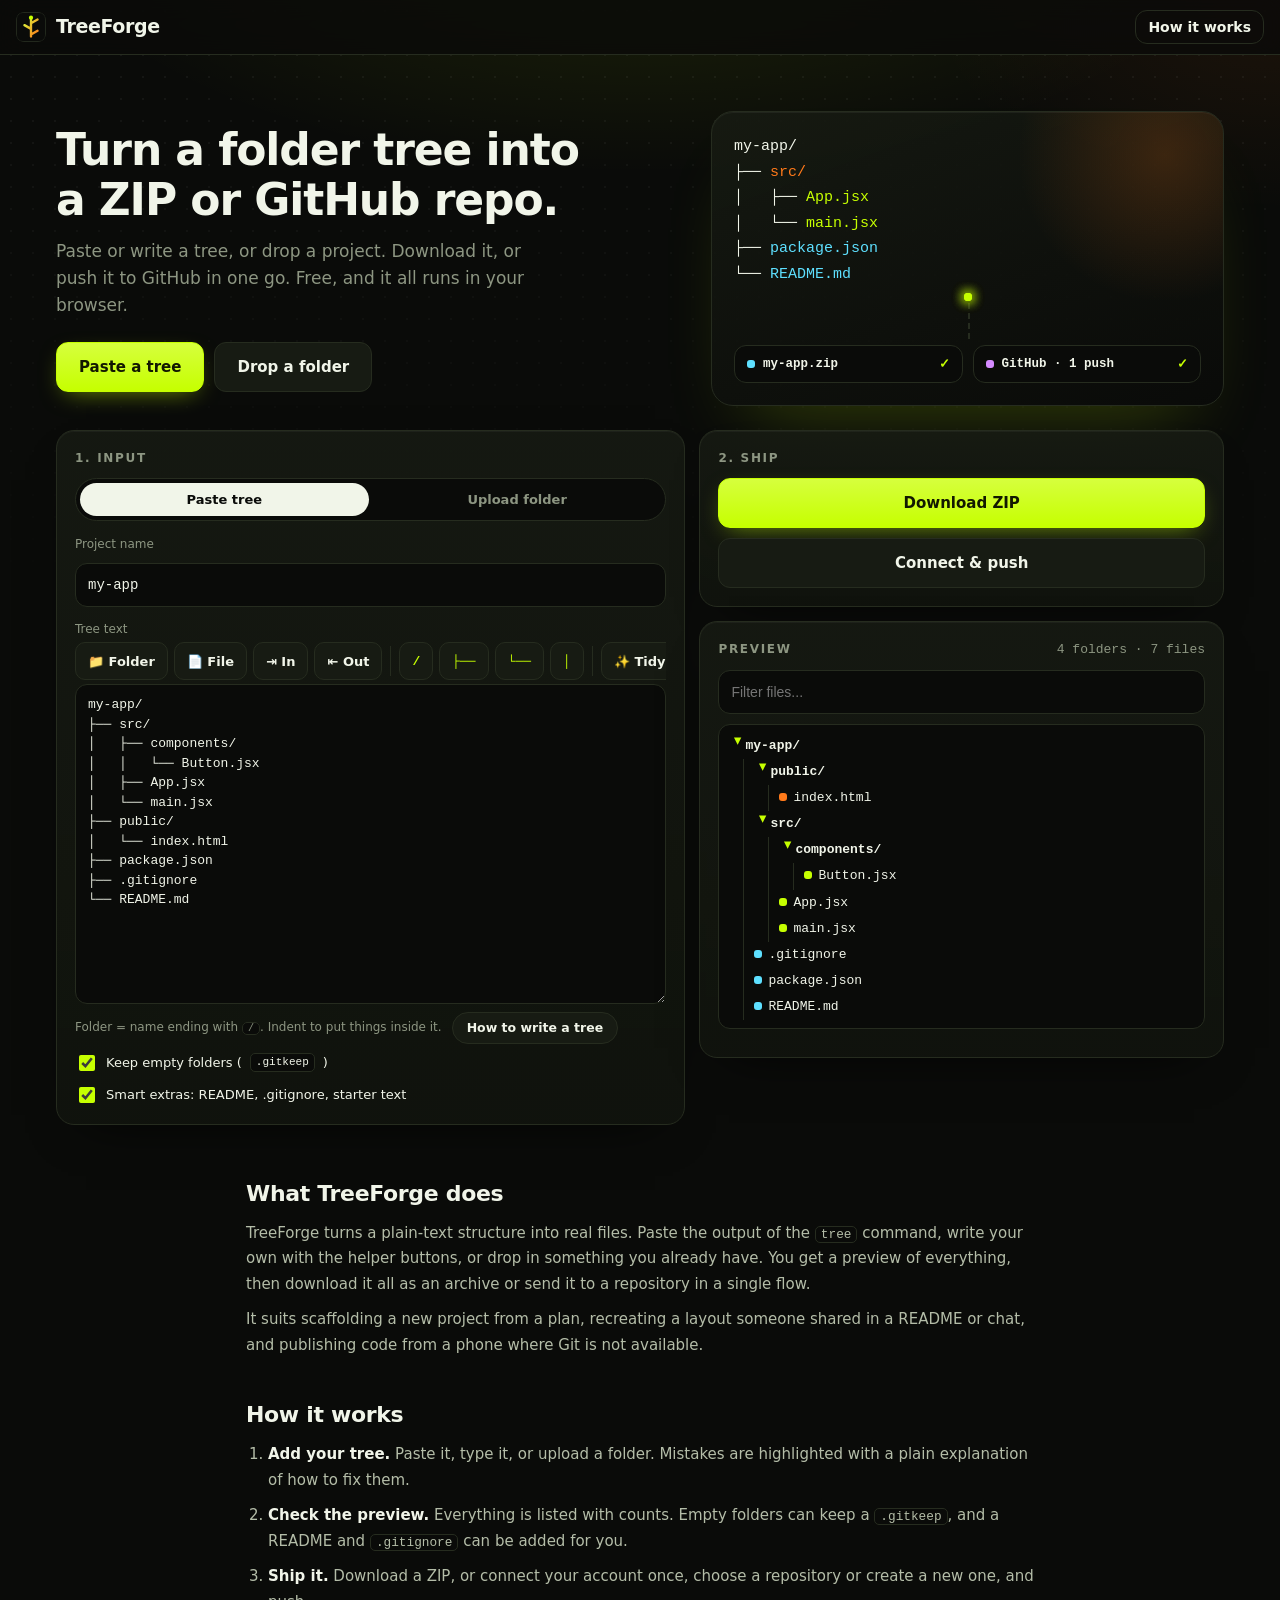
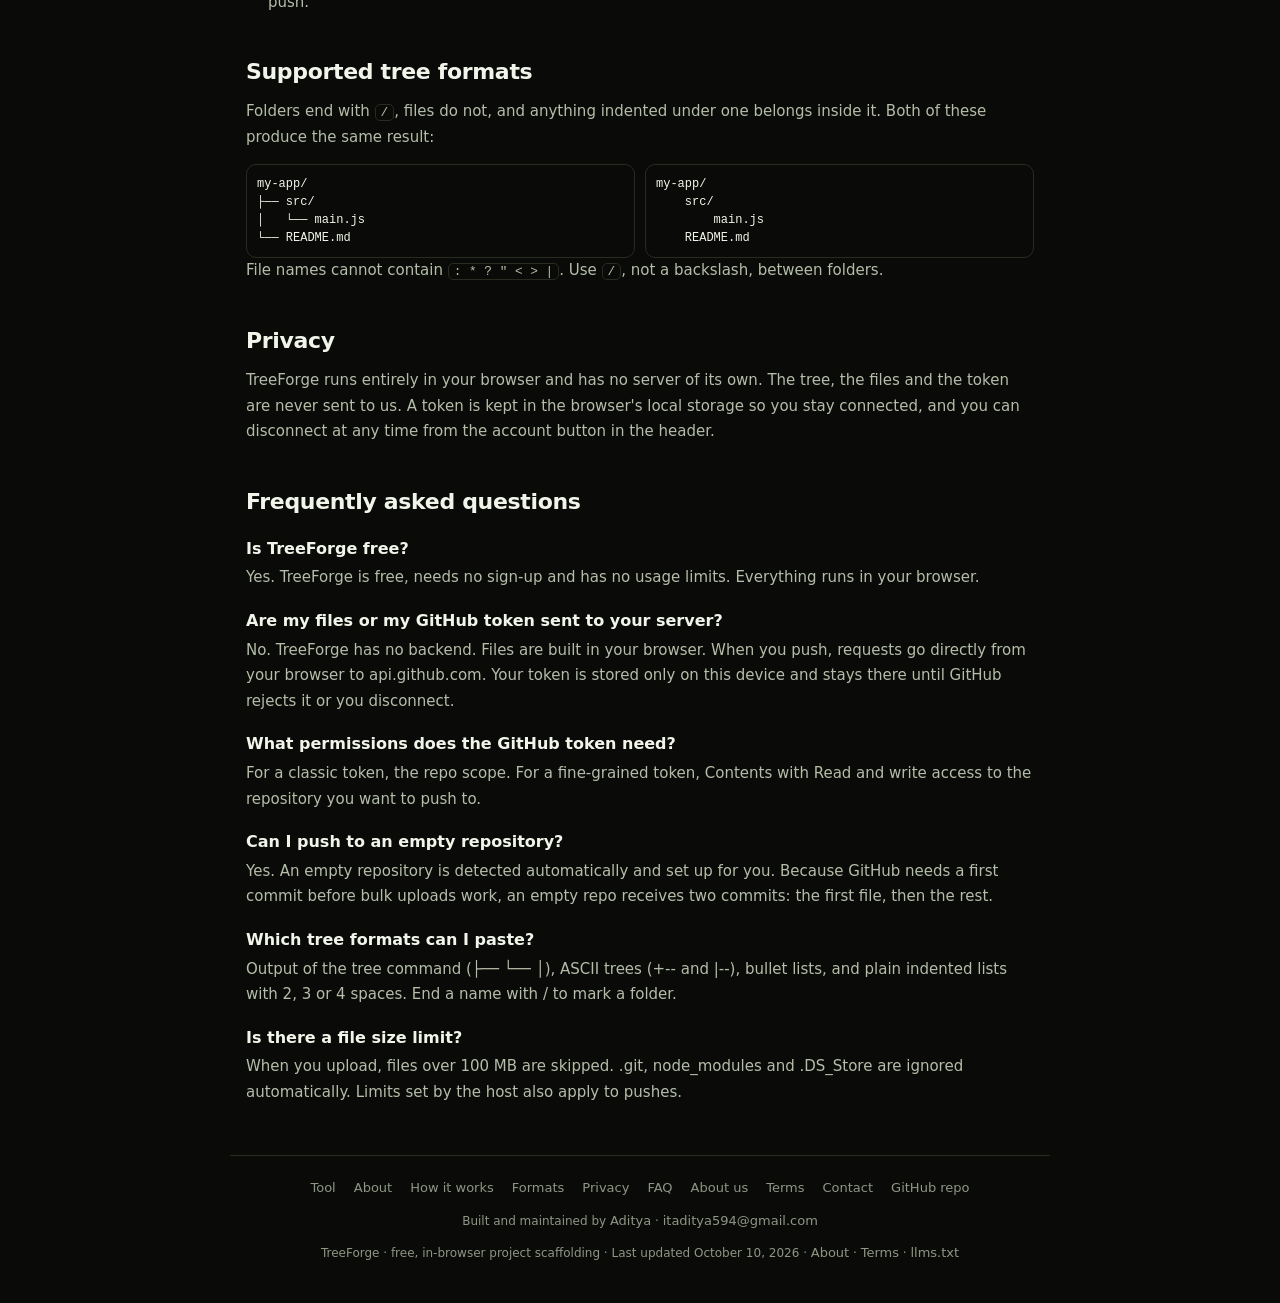
==== commit f200fd39: "Add TreeForge via TreeForge" ====
--- a/index.html
+++ b/index.html
@@ -28,8 +28,8 @@
   <link rel="manifest" href="manifest.webmanifest">
   <link rel="alternate" type="text/plain" href="llms.txt" title="llms.txt">
   <script type="application/ld+json">{"@context":"https://schema.org","@type":"WebSite","name":"TreeForge","url":"https://treefore.vercel.app/","inLanguage":"en"}</script>
-  <script type="application/ld+json">{"@context":"https://schema.org","@type":"WebApplication","name":"TreeForge","url":"https://treefore.vercel.app/","applicationCategory":"DeveloperApplication","operatingSystem":"Any","browserRequirements":"Requires JavaScript","inLanguage":"en","description":"Convert a folder tree or uploaded folder into a ZIP file or a GitHub commit, right in your browser.","featureList":["Paste or write a folder tree","Upload a folder","Download as ZIP","Push to GitHub in one commit","Automatic setup of empty repositories","Friendly error hints for invalid trees"],"offers":{"@type":"Offer","price":"0","priceCurrency":"USD"},"dateModified":"2026-10-10"}</script>
-  <script type="application/ld+json">{"@context":"https://schema.org","@type":"FAQPage","mainEntity":[{"@type":"Question","name":"Is TreeForge free?","acceptedAnswer":{"@type":"Answer","text":"Yes. TreeForge is free, needs no sign-up and has no usage limits. Everything runs in your browser."}},{"@type":"Question","name":"Are my files or my GitHub token sent to your server?","acceptedAnswer":{"@type":"Answer","text":"No. TreeForge has no backend. Files are built in your browser. When you push, requests go directly from your browser to api.github.com. Your token is stored only on your own device and stays there until GitHub rejects it or you disconnect."}},{"@type":"Question","name":"What permissions does the GitHub token need?","acceptedAnswer":{"@type":"Answer","text":"For a classic token, the repo scope. For a fine-grained token, Contents with Read and write access to the repository you want to push to."}},{"@type":"Question","name":"Can I push to an empty repository?","acceptedAnswer":{"@type":"Answer","text":"Yes. An empty repository is detected automatically and set up for you. Because GitHub needs a first commit before bulk uploads work, an empty repo receives two commits: the first file, then the rest."}},{"@type":"Question","name":"Which tree formats can I paste?","acceptedAnswer":{"@type":"Answer","text":"Output of the tree command (├── └── │), ASCII trees (+-- and |--), bullet lists, and plain indented lists with 2, 3 or 4 spaces. End a name with / to mark a folder."}},{"@type":"Question","name":"Is there a file size limit?","acceptedAnswer":{"@type":"Answer","text":"When you upload a folder, files over 100 MB are skipped. .git, node_modules and .DS_Store are ignored automatically. Limits set by the host also apply to pushes."}}]}</script>
+  <script type="application/ld+json">{"@context":"https://schema.org","@type":"WebApplication","name":"TreeForge","url":"https://treefore.vercel.app/","applicationCategory":"DeveloperApplication","operatingSystem":"Any","browserRequirements":"Requires JavaScript","inLanguage":"en","description":"Convert a folder tree or uploaded folder into a ZIP file or a GitHub commit, right in your browser.","featureList":["Paste or write a folder tree","Upload a folder","Download as ZIP","Push to GitHub in one commit","Automatic setup of empty repositories","Friendly error hints for invalid trees"],"offers":{"@type":"Offer","price":"0","priceCurrency":"USD"},"dateModified":"2026-10-10","author":{"@type":"Person","name":"Aditya","url":"https://github.com/aditya446321/Treefore"}}</script>
+  <script type="application/ld+json">{"@context":"https://schema.org","@type":"FAQPage","mainEntity":[{"@type":"Question","name":"Is TreeForge free?","acceptedAnswer":{"@type":"Answer","text":"Yes. TreeForge is free, needs no sign-up and has no usage limits. Everything runs in your browser."}},{"@type":"Question","name":"Are my files or my GitHub token sent to your server?","acceptedAnswer":{"@type":"Answer","text":"No. TreeForge has no backend. Files are built in your browser. When you push, requests go directly from your browser to api.github.com. Your token is stored only on this device and stays there until GitHub rejects it or you disconnect."}},{"@type":"Question","name":"What permissions does the GitHub token need?","acceptedAnswer":{"@type":"Answer","text":"For a classic token, the repo scope. For a fine-grained token, Contents with Read and write access to the repository you want to push to."}},{"@type":"Question","name":"Can I push to an empty repository?","acceptedAnswer":{"@type":"Answer","text":"Yes. An empty repository is detected automatically and set up for you. Because GitHub needs a first commit before bulk uploads work, an empty repo receives two commits: the first file, then the rest."}},{"@type":"Question","name":"Which tree formats can I paste?","acceptedAnswer":{"@type":"Answer","text":"Output of the tree command (├── └── │), ASCII trees (+-- and |--), bullet lists, and plain indented lists with 2, 3 or 4 spaces. End a name with / to mark a folder."}},{"@type":"Question","name":"Is there a file size limit?","acceptedAnswer":{"@type":"Answer","text":"When you upload, files over 100 MB are skipped. .git, node_modules and .DS_Store are ignored automatically. Limits set by the host also apply to pushes."}}]}</script>
   <link rel="stylesheet" href="css/style.css">
 </head>
 <body>
@@ -42,7 +42,7 @@
 <section class="hero">
   <div class="hero-copy">
     <h1>Turn a folder tree into a ZIP or GitHub repo.</h1>
-    <p class="sub">Paste or write a tree, or drop a folder. Download it, or push it to GitHub in one go. Free, and it all runs in your browser.</p>
+    <p class="sub">Paste or write a tree, or drop a project. Download it, or push it to GitHub in one go. Free, and it all runs in your browser.</p>
     <div class="cta"><button class="btn primary" id="ctaPaste">Paste a tree</button><button class="btn" id="ctaDrop">Drop a folder</button></div>
   </div>
   <div class="forge" aria-hidden="true">
@@ -129,13 +129,13 @@
     <h2>How it works</h2>
     <ol>
       <li><b>Add your tree.</b> Paste it, type it, or upload a folder. Mistakes are highlighted with a plain explanation of how to fix them.</li>
-      <li><b>Check the preview.</b> Folders and files are listed with counts. Empty folders can keep a <code>.gitkeep</code>, and a README and <code>.gitignore</code> can be added for you.</li>
-      <li><b>Ship it.</b> Download a ZIP, or connect GitHub once, choose a repository or create a new one, and push.</li>
+      <li><b>Check the preview.</b> Everything is listed with counts. Empty folders can keep a <code>.gitkeep</code>, and a README and <code>.gitignore</code> can be added for you.</li>
+      <li><b>Ship it.</b> Download a ZIP, or connect your account once, choose a repository or create a new one, and push.</li>
     </ol>
   </article>
   <article id="formats">
     <h2>Supported tree formats</h2>
-    <p>Folders end with <code>/</code>, files do not, and anything indented under a folder belongs inside it. Both of these produce the same result:</p>
+    <p>Folders end with <code>/</code>, files do not, and anything indented under one belongs inside it. Both of these produce the same result:</p>
     <div class="guide">
       <pre>my-app/
 ├── src/
@@ -150,14 +150,14 @@
   </article>
   <article id="privacy">
     <h2>Privacy</h2>
-    <p>TreeForge runs entirely in your browser and has no server of its own. Your tree, your files and your GitHub token are never sent to us. A token is kept in your browser's local storage so you stay connected, and you can disconnect at any time from the account button in the header.</p>
+    <p>TreeForge runs entirely in your browser and has no server of its own. The tree, the files and the token are never sent to us. A token is kept in the browser's local storage so you stay connected, and you can disconnect at any time from the account button in the header.</p>
   </article>
   <article id="faq">
     <h2>Frequently asked questions</h2>
     <h3>Is TreeForge free?</h3>
     <p>Yes. TreeForge is free, needs no sign-up and has no usage limits. Everything runs in your browser.</p>
     <h3>Are my files or my GitHub token sent to your server?</h3>
-    <p>No. TreeForge has no backend. Files are built in your browser. When you push, requests go directly from your browser to api.github.com. Your token is stored only on your own device and stays there until GitHub rejects it or you disconnect.</p>
+    <p>No. TreeForge has no backend. Files are built in your browser. When you push, requests go directly from your browser to api.github.com. Your token is stored only on this device and stays there until GitHub rejects it or you disconnect.</p>
     <h3>What permissions does the GitHub token need?</h3>
     <p>For a classic token, the repo scope. For a fine-grained token, Contents with Read and write access to the repository you want to push to.</p>
     <h3>Can I push to an empty repository?</h3>
@@ -165,13 +165,14 @@
     <h3>Which tree formats can I paste?</h3>
     <p>Output of the tree command (├── └── │), ASCII trees (+-- and |--), bullet lists, and plain indented lists with 2, 3 or 4 spaces. End a name with / to mark a folder.</p>
     <h3>Is there a file size limit?</h3>
-    <p>When you upload a folder, files over 100 MB are skipped. .git, node_modules and .DS_Store are ignored automatically. Limits set by the host also apply to pushes.</p>
+    <p>When you upload, files over 100 MB are skipped. .git, node_modules and .DS_Store are ignored automatically. Limits set by the host also apply to pushes.</p>
   </article>
 </section>
 
 <footer class="foot">
-  <nav aria-label="Page sections"><a href="#app">Tool</a><a href="#what">About</a><a href="#how">How it works</a><a href="#formats">Formats</a><a href="#privacy">Privacy</a><a href="#faq">FAQ</a></nav>
-  <p>TreeForge · free, in-browser project scaffolding · Last updated <time datetime="2026-10-10">October 10, 2026</time> · <a href="llms.txt">llms.txt</a></p>
+  <nav aria-label="Page sections"><a href="#app">Tool</a><a href="#what">About</a><a href="#how">How it works</a><a href="#formats">Formats</a><a href="#privacy">Privacy</a><a href="#faq">FAQ</a><a href="about.html">About us</a><a href="terms.html">Terms</a><a href="mailto:itaditya594@gmail.com">Contact</a><a href="https://github.com/aditya446321/Treefore" target="_blank" rel="noopener">GitHub repo</a></nav>
+  <p>Built and maintained by <a href="https://github.com/aditya446321/Treefore" rel="author noopener" target="_blank">Aditya</a> · <a href="mailto:itaditya594@gmail.com">itaditya594@gmail.com</a></p>
+  <p>TreeForge · free, in-browser project scaffolding · Last updated <time datetime="2026-10-10">October 10, 2026</time> · <a href="about.html">About</a> · <a href="terms.html">Terms</a> · <a href="llms.txt">llms.txt</a></p>
 </footer>
 
 <dialog id="connectDlg">
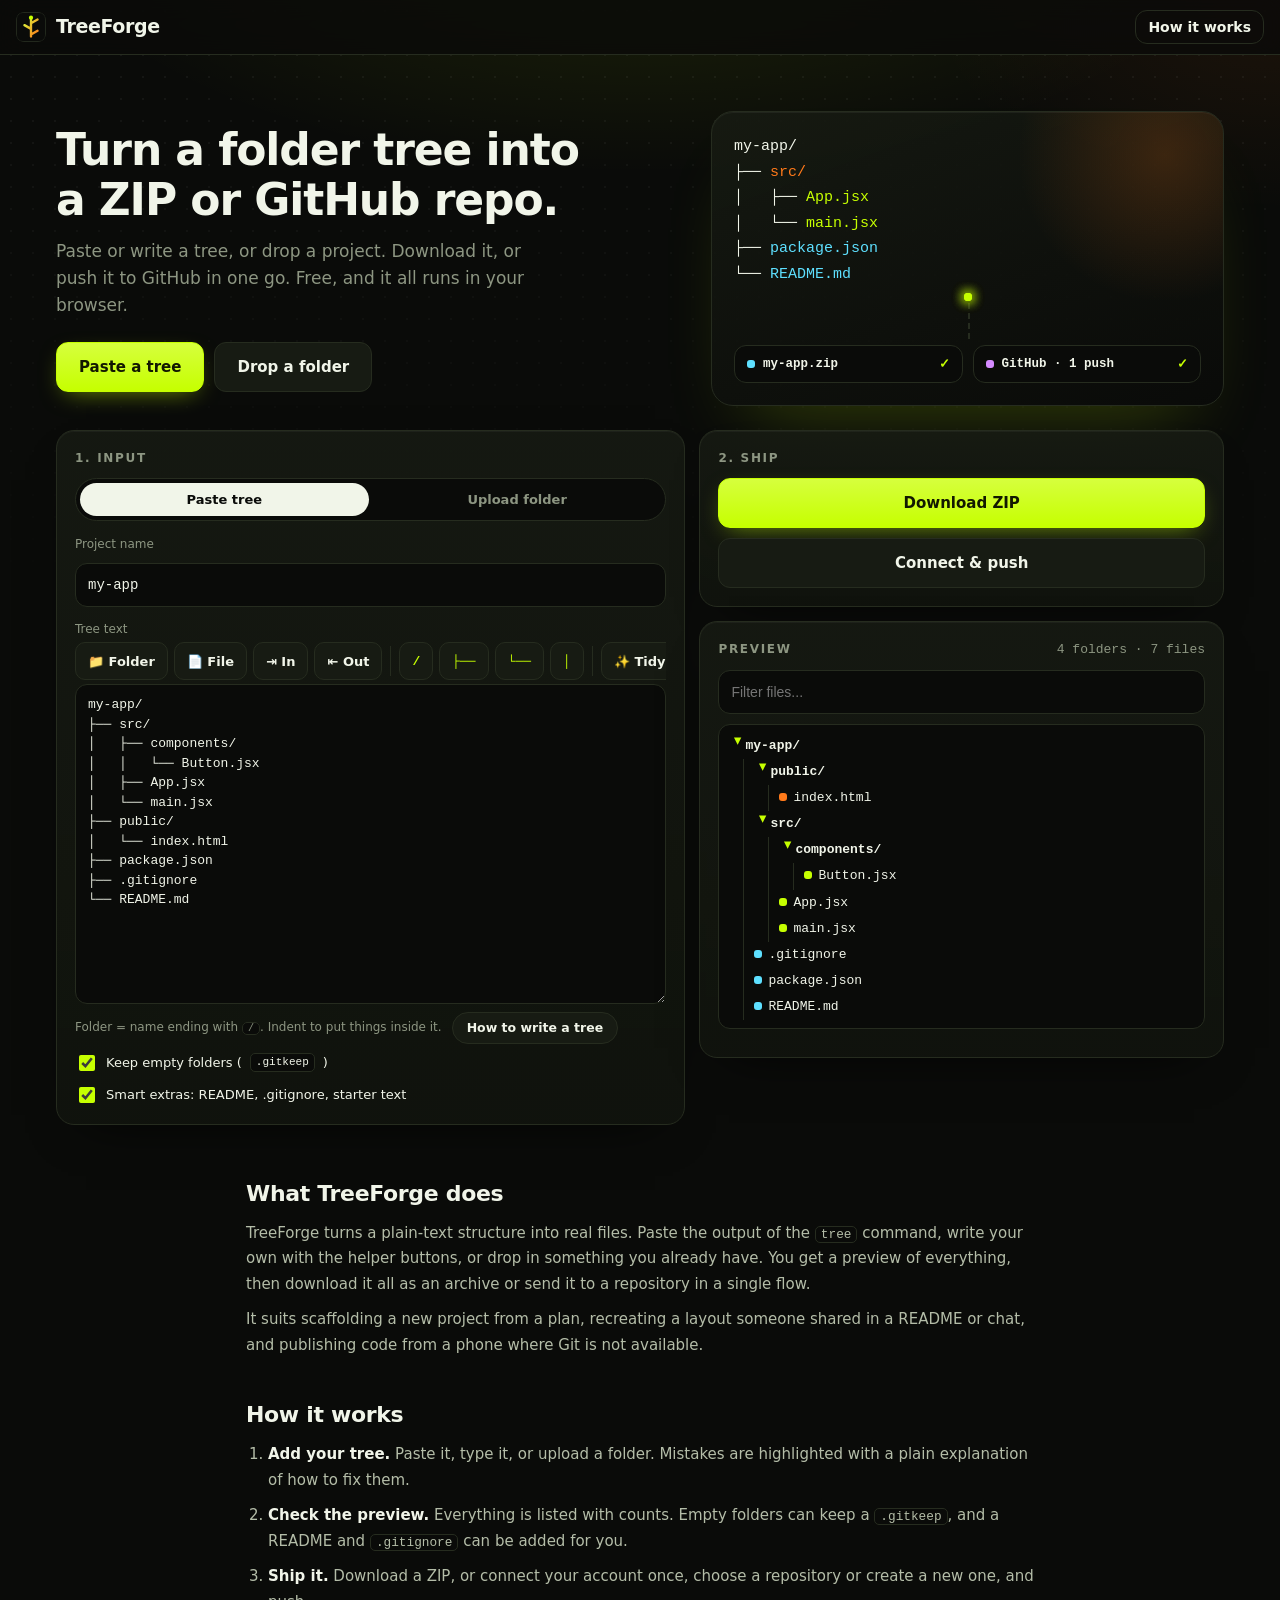
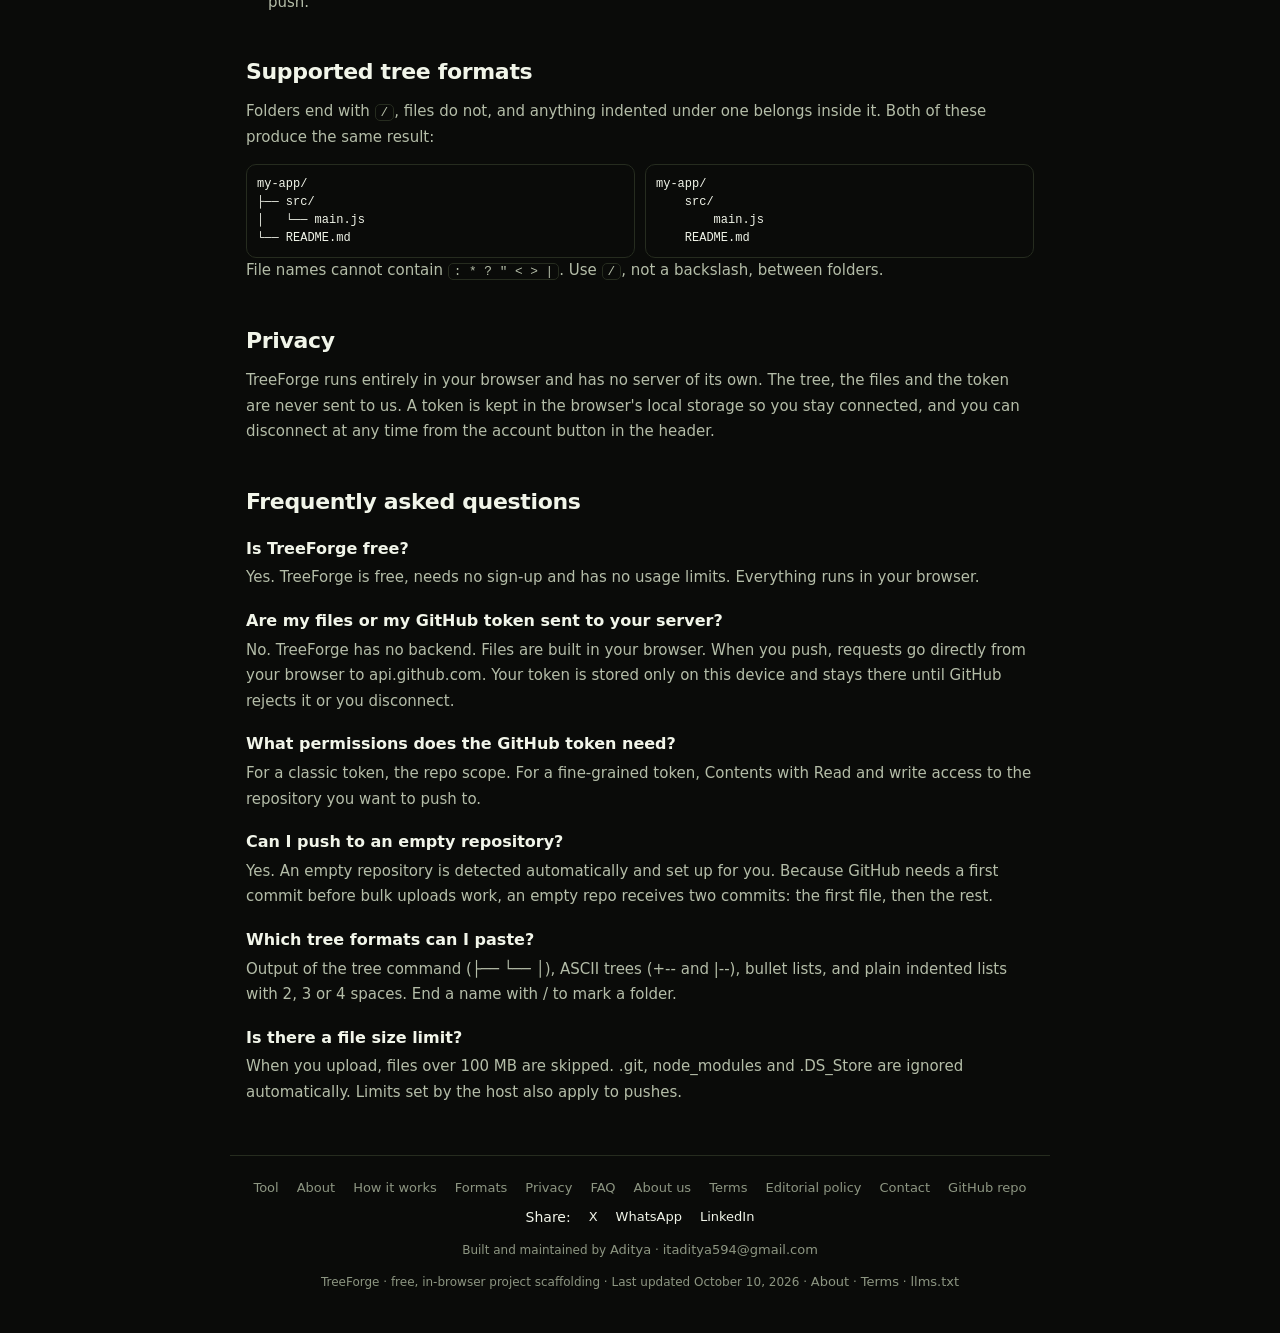
==== commit 60e5cdb8: "Add TreeForge via TreeForge" ====
--- a/index.html
+++ b/index.html
@@ -22,6 +22,7 @@
   <meta name="twitter:title" content="TreeForge — Turn a folder tree into a ZIP or GitHub repo">
   <meta name="twitter:description" content="Paste a tree or drop a folder. ZIP it or push it to GitHub in one commit.">
   <meta name="twitter:image" content="https://treefore.vercel.app/assets/og-image.png">
+  <link rel="preload" as="image" href="assets/favicon.svg" fetchpriority="high">
   <link rel="icon" href="assets/favicon.svg" type="image/svg+xml">
   <link rel="icon" href="assets/favicon-32.png" sizes="32x32" type="image/png">
   <link rel="apple-touch-icon" href="assets/apple-touch-icon.png">
@@ -35,7 +36,7 @@
 <body>
 <a class="skip" href="#app">Skip to tool</a>
 <header class="top">
-  <a class="brand" href="./"><img src="assets/favicon.svg" alt="" width="30" height="30"><b>TreeForge</b></a>
+  <a class="brand" href="./"><img src="assets/favicon.svg" srcset="assets/favicon.svg 1x, assets/favicon.svg 2x" alt="TreeForge logo" width="30" height="30" fetchpriority="high" decoding="async"><b>TreeForge</b></a>
   <div class="topr"><button class="acc" id="accBtn" hidden aria-label="GitHub account"><i class="dot on"></i><span id="accName"></span></button><button class="btn ghost sm" id="helpBtn">How it works</button></div>
 </header>
 
@@ -170,7 +171,8 @@
 </section>
 
 <footer class="foot">
-  <nav aria-label="Page sections"><a href="#app">Tool</a><a href="#what">About</a><a href="#how">How it works</a><a href="#formats">Formats</a><a href="#privacy">Privacy</a><a href="#faq">FAQ</a><a href="about.html">About us</a><a href="terms.html">Terms</a><a href="mailto:itaditya594@gmail.com">Contact</a><a href="https://github.com/aditya446321/Treefore" target="_blank" rel="noopener">GitHub repo</a></nav>
+  <nav aria-label="Page sections"><a href="#app">Tool</a><a href="#what">About</a><a href="#how">How it works</a><a href="#formats">Formats</a><a href="#privacy">Privacy</a><a href="#faq">FAQ</a><a href="about.html">About us</a><a href="terms.html">Terms</a><a href="about.html#editorial">Editorial policy</a><a href="mailto:itaditya594@gmail.com">Contact</a><a href="https://github.com/aditya446321/Treefore" target="_blank" rel="noopener">GitHub repo</a></nav>
+  <nav class="share" aria-label="Share TreeForge"><span>Share:</span><a href="https://twitter.com/intent/tweet?url=https%3A%2F%2Ftreefore.vercel.app%2F&text=TreeForge%20-%20folder%20tree%20to%20ZIP%20or%20GitHub" target="_blank" rel="noopener">X</a><a href="https://wa.me/?text=TreeForge%20https%3A%2F%2Ftreefore.vercel.app%2F" target="_blank" rel="noopener">WhatsApp</a><a href="https://www.linkedin.com/sharing/share-offsite/?url=https%3A%2F%2Ftreefore.vercel.app%2F" target="_blank" rel="noopener">LinkedIn</a></nav>
   <p>Built and maintained by <a href="https://github.com/aditya446321/Treefore" rel="author noopener" target="_blank">Aditya</a> · <a href="mailto:itaditya594@gmail.com">itaditya594@gmail.com</a></p>
   <p>TreeForge · free, in-browser project scaffolding · Last updated <time datetime="2026-10-10">October 10, 2026</time> · <a href="about.html">About</a> · <a href="terms.html">Terms</a> · <a href="llms.txt">llms.txt</a></p>
 </footer>
--- a/css/style.css
+++ b/css/style.css
@@ -177,3 +177,5 @@
 .foot a{color:var(--mut);font-size:13px;text-decoration:none}.foot a:hover{color:var(--acc)}
 .foot p{margin:12px 0 0;color:var(--mut);font-size:12px}
 .skip{position:absolute;left:-9999px;top:0;z-index:100;padding:10px 14px;background:#fff;color:#000;border-radius:0 0 8px 0}.skip:focus{left:0}
+html,body{max-width:100%;overflow-x:clip}pre,code{max-width:100%}pre{overflow-x:auto}
+.share{display:flex;flex-wrap:wrap;gap:12px;justify-content:center;font-size:14px;margin:8px 0}.share a{color:inherit}
